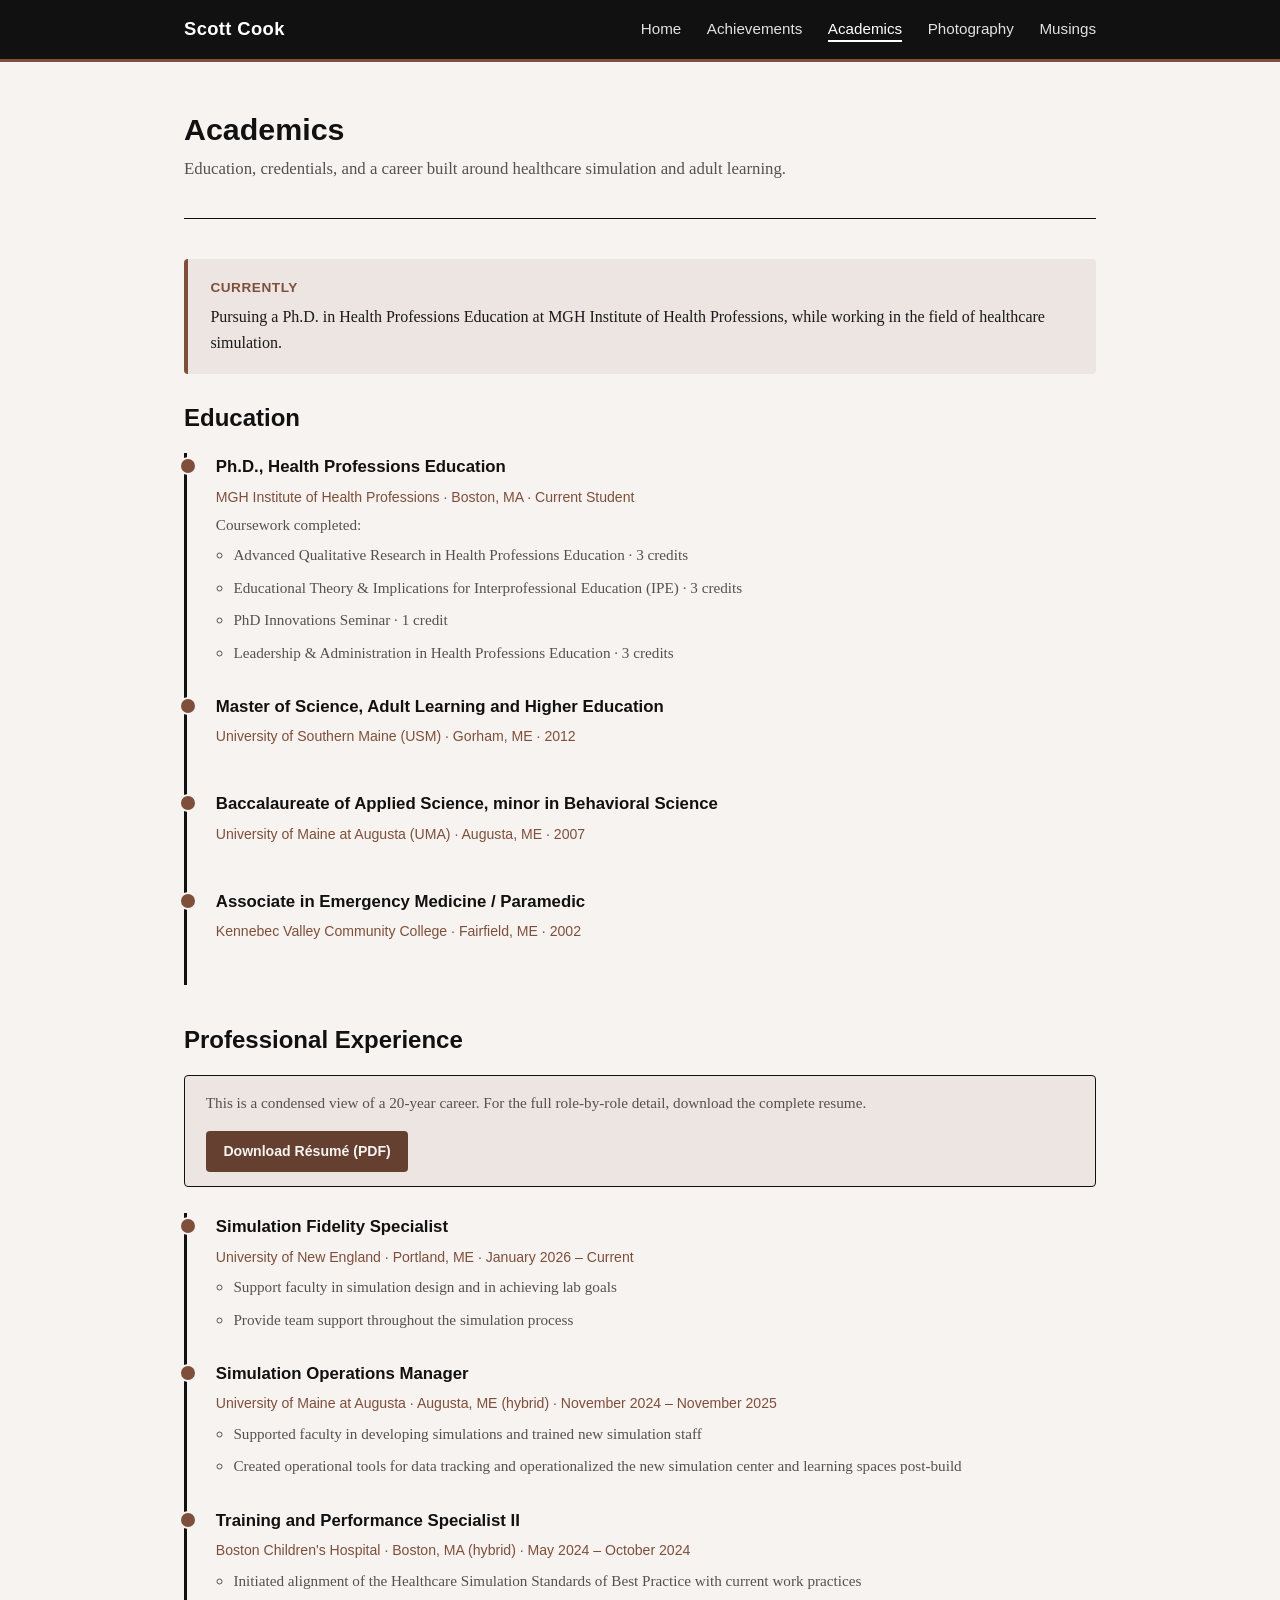
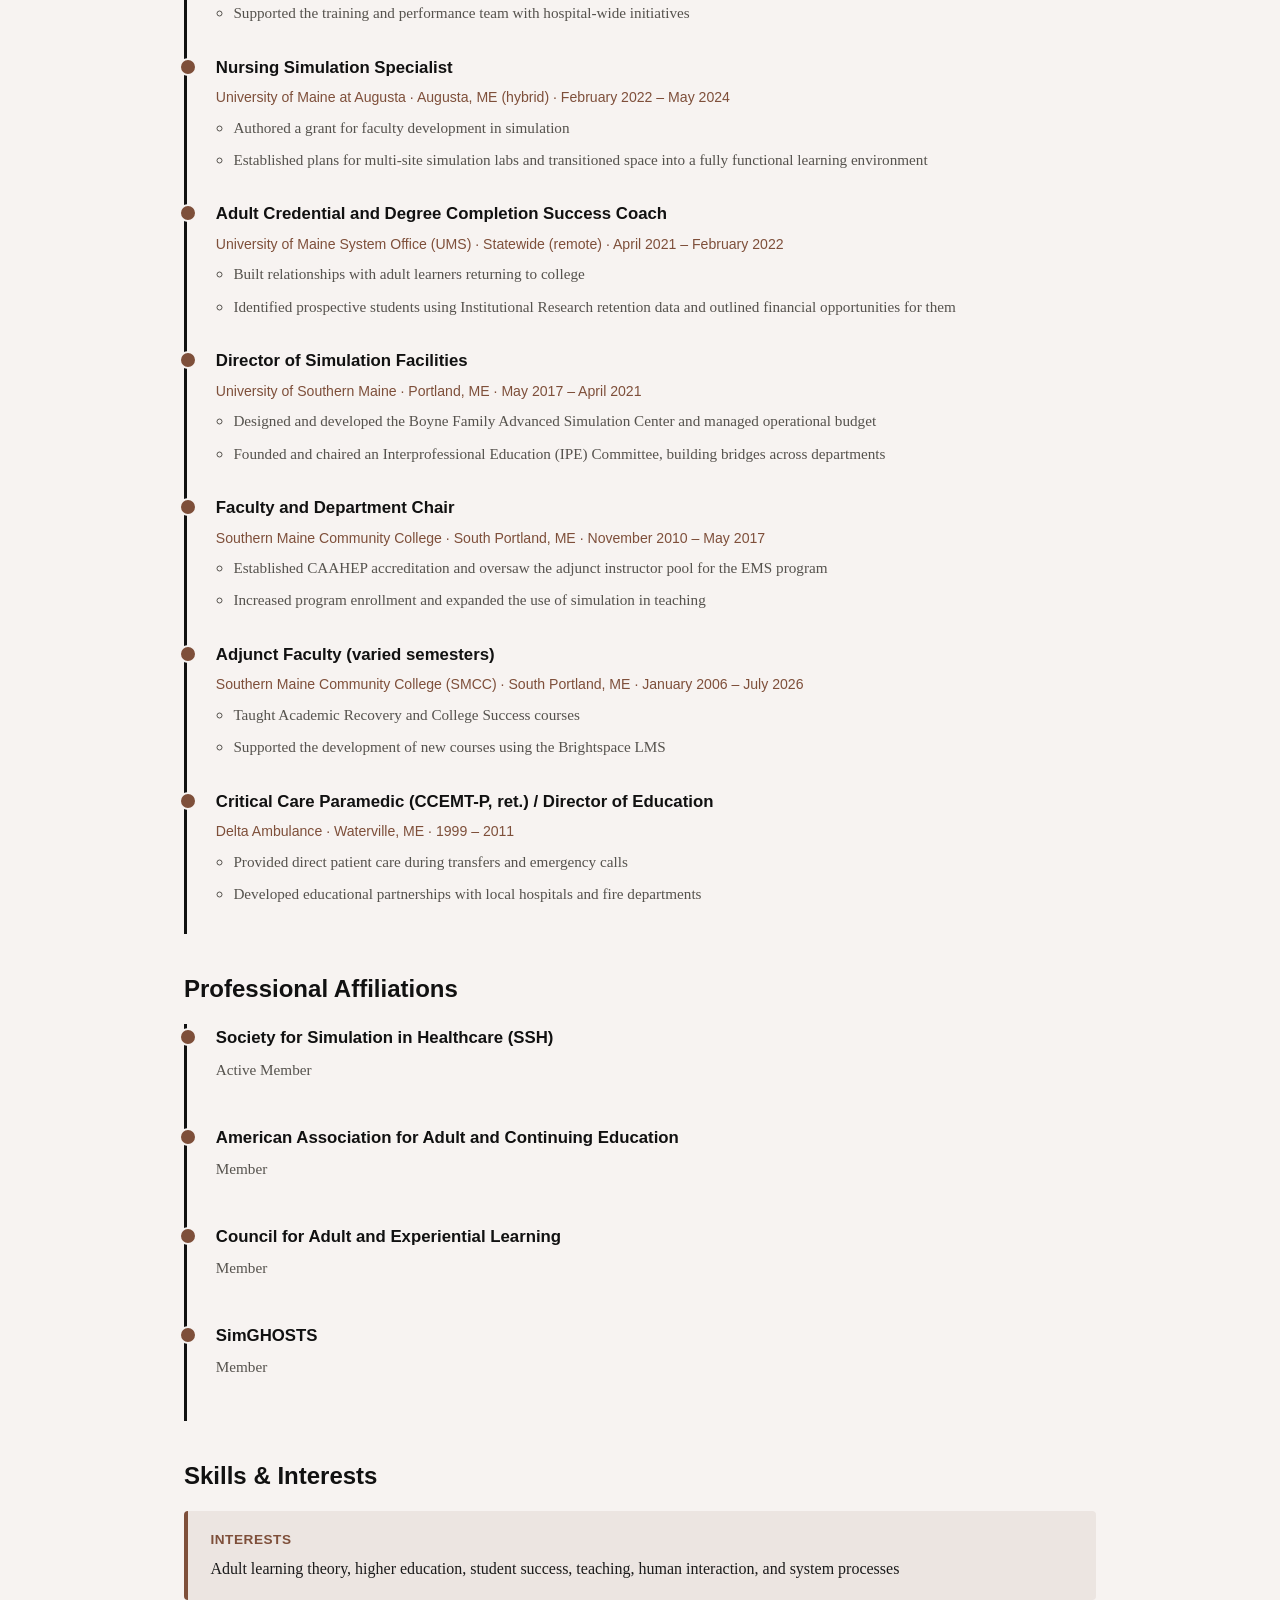
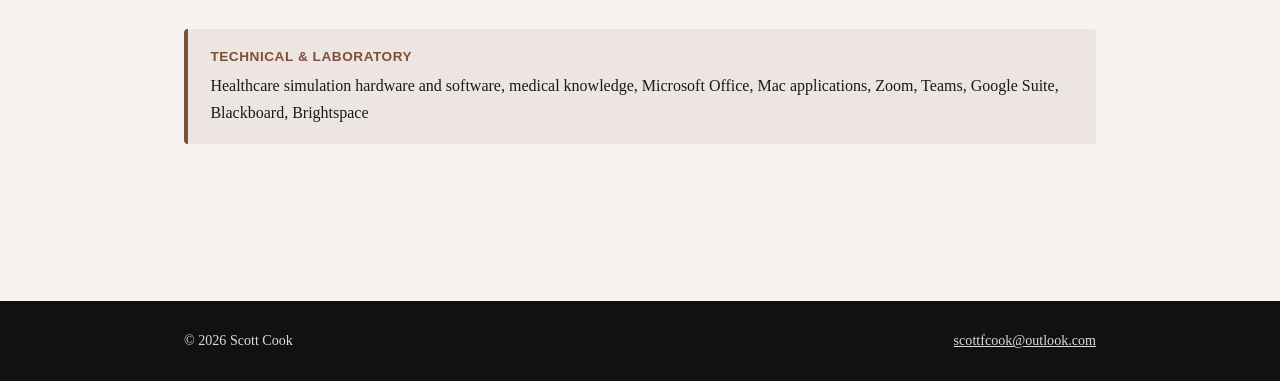
==== academics.html @ a7a65872 "8/18_Add course, archive musing, update resume Add 'Leadership & Administration in Health Profession" ====
<!DOCTYPE html>
<html lang="en">
<head>
<meta charset="UTF-8">
<meta name="viewport" content="width=device-width, initial-scale=1.0">
<title>Academics — Scott Cook</title>
<link rel="icon" href="favicon.ico" sizes="any">
<link rel="icon" type="image/png" sizes="32x32" href="favicon-32.png">
<link rel="icon" type="image/png" sizes="16x16" href="favicon-16.png">
<link rel="apple-touch-icon" href="apple-touch-icon.png">
<link rel="stylesheet" href="styles.css">
</head>
<body>

<nav class="site-nav">
  <div class="container">
    <a href="index.html" class="brand">Scott Cook</a>
    <ul>
      <li><a href="index.html" class="nav-link">Home</a></li>
      <li><a href="achievements.html" class="nav-link">Achievements</a></li>
      <li><a href="academics.html" class="nav-link active">Academics</a></li>
      <li><a href="photography.html" class="nav-link">Photography</a></li>
      <li><a href="musings.html" class="nav-link">Musings</a></li>
    </ul>
  </div>
</nav>

<main>
  <div class="container">

    <div class="page-header">
      <h1>Academics</h1>
      <p class="subtitle">Education, credentials, and a career built around healthcare simulation and adult learning.</p>
    </div>

    <div class="callout">
      <span class="label">Currently</span>
      Pursuing a Ph.D. in Health Professions Education at MGH Institute of Health
      Professions, while working in the field of healthcare simulation.
    </div>

    <h2>Education</h2>
    <ul class="timeline">

      <li class="entry-condensed has-detail">
        <div class="entry-title">Ph.D., Health Professions Education</div>
        <div class="entry-meta">MGH Institute of Health Professions &middot; Boston, MA &middot; Current Student</div>
        <div class="entry-detail">Coursework completed:</div>
        <ul class="detail-list">
          <li>Advanced Qualitative Research in Health Professions Education &middot; 3 credits</li>
          <li>Educational Theory &amp; Implications for Interprofessional Education (IPE) &middot; 3 credits</li>
          <li>PhD Innovations Seminar &middot; 1 credit</li>
          <li>Leadership &amp; Administration in Health Professions Education &middot; 3 credits</li>
        </ul>
      </li>

      <li class="entry-condensed">
        <div class="entry-title">Master of Science, Adult Learning and Higher Education</div>
        <div class="entry-meta">University of Southern Maine (USM) &middot; Gorham, ME &middot; 2012</div>
      </li>

      <li class="entry-condensed">
        <div class="entry-title">Baccalaureate of Applied Science, minor in Behavioral Science</div>
        <div class="entry-meta">University of Maine at Augusta (UMA) &middot; Augusta, ME &middot; 2007</div>
      </li>

      <li class="entry-condensed">
        <div class="entry-title">Associate in Emergency Medicine / Paramedic</div>
        <div class="entry-meta">Kennebec Valley Community College &middot; Fairfield, ME &middot; 2002</div>
      </li>

    </ul>

    <h2 style="margin-top: 2.5rem;">Professional Experience</h2>

    <div class="resume-cta">
      <p>This is a condensed view of a 20&#8209;year career. For the full role-by-role detail, download the complete resume.</p>
      <a href="Scott_Cook_Resume.pdf" class="btn" target="_blank" rel="noopener">Download R&eacute;sum&eacute; (PDF)</a>
    </div>

    <ul class="timeline">

      <li class="entry-condensed has-detail">
        <div class="entry-title">Simulation Fidelity Specialist</div>
        <div class="entry-meta">University of New England &middot; Portland, ME &middot; January 2026 – Current</div>
        <ul class="detail-list">
          <li>Support faculty in simulation design and in achieving lab goals</li>
          <li>Provide team support throughout the simulation process</li>
        </ul>
      </li>

      <li class="entry-condensed has-detail">
        <div class="entry-title">Simulation Operations Manager</div>
        <div class="entry-meta">University of Maine at Augusta &middot; Augusta, ME (hybrid) &middot; November 2024 – November 2025</div>
        <ul class="detail-list">
          <li>Supported faculty in developing simulations and trained new simulation staff</li>
          <li>Created operational tools for data tracking and operationalized the new simulation center and learning spaces post-build</li>
        </ul>
      </li>

      <li class="entry-condensed has-detail">
        <div class="entry-title">Training and Performance Specialist II</div>
        <div class="entry-meta">Boston Children's Hospital &middot; Boston, MA (hybrid) &middot; May 2024 – October 2024</div>
        <ul class="detail-list">
          <li>Initiated alignment of the Healthcare Simulation Standards of Best Practice with current work practices</li>
          <li>Supported the training and performance team with hospital-wide initiatives</li>
        </ul>
      </li>

      <li class="entry-condensed has-detail">
        <div class="entry-title">Nursing Simulation Specialist</div>
        <div class="entry-meta">University of Maine at Augusta &middot; Augusta, ME (hybrid) &middot; February 2022 – May 2024</div>
        <ul class="detail-list">
          <li>Authored a grant for faculty development in simulation</li>
          <li>Established plans for multi-site simulation labs and transitioned space into a fully functional learning environment</li>
        </ul>
      </li>

      <li class="entry-condensed has-detail">
        <div class="entry-title">Adult Credential and Degree Completion Success Coach</div>
        <div class="entry-meta">University of Maine System Office (UMS) &middot; Statewide (remote) &middot; April 2021 – February 2022</div>
        <ul class="detail-list">
          <li>Built relationships with adult learners returning to college</li>
          <li>Identified prospective students using Institutional Research retention data and outlined financial opportunities for them</li>
        </ul>
      </li>

      <li class="entry-condensed has-detail">
        <div class="entry-title">Director of Simulation Facilities</div>
        <div class="entry-meta">University of Southern Maine &middot; Portland, ME &middot; May 2017 – April 2021</div>
        <ul class="detail-list">
          <li>Designed and developed the Boyne Family Advanced Simulation Center and managed operational budget</li>
          <li>Founded and chaired an Interprofessional Education (IPE) Committee, building bridges across departments</li>
        </ul>
      </li>

      <li class="entry-condensed has-detail">
        <div class="entry-title">Faculty and Department Chair</div>
        <div class="entry-meta">Southern Maine Community College &middot; South Portland, ME &middot; November 2010 – May 2017</div>
        <ul class="detail-list">
          <li>Established CAAHEP accreditation and oversaw the adjunct instructor pool for the EMS program</li>
          <li>Increased program enrollment and expanded the use of simulation in teaching</li>
        </ul>
      </li>

      <li class="entry-condensed has-detail">
        <div class="entry-title">Adjunct Faculty (varied semesters)</div>
        <div class="entry-meta">Southern Maine Community College (SMCC) &middot; South Portland, ME &middot; January 2006 – July 2026</div>
        <ul class="detail-list">
          <li>Taught Academic Recovery and College Success courses</li>
          <li>Supported the development of new courses using the Brightspace LMS</li>
        </ul>
      </li>

      <li class="entry-condensed has-detail">
        <div class="entry-title">Critical Care Paramedic (CCEMT-P, ret.) / Director of Education</div>
        <div class="entry-meta">Delta Ambulance &middot; Waterville, ME &middot; 1999 – 2011</div>
        <ul class="detail-list">
          <li>Provided direct patient care during transfers and emergency calls</li>
          <li>Developed educational partnerships with local hospitals and fire departments</li>
        </ul>
      </li>

    </ul>

    <h2 style="margin-top: 2.5rem;">Professional Affiliations</h2>
    <ul class="timeline">
      <li class="entry-condensed">
        <div class="entry-title">Society for Simulation in Healthcare (SSH)</div>
        <div class="entry-detail">Active Member</div>
      </li>
      <li class="entry-condensed">
        <div class="entry-title">American Association for Adult and Continuing Education</div>
        <div class="entry-detail">Member</div>
      </li>
      <li class="entry-condensed">
        <div class="entry-title">Council for Adult and Experiential Learning</div>
        <div class="entry-detail">Member</div>
      </li>
      <li class="entry-condensed">
        <div class="entry-title">SimGHOSTS</div>
        <div class="entry-detail">Member</div>
      </li>
    </ul>

    <h2 style="margin-top: 2.5rem;">Skills &amp; Interests</h2>
    <div class="callout">
      <span class="label">Interests</span>
      Adult learning theory, higher education, student success, teaching, human interaction, and system processes
    </div>
    <div class="callout">
      <span class="label">Technical &amp; Laboratory</span>
      Healthcare simulation hardware and software, medical knowledge, Microsoft Office, Mac applications, Zoom, Teams, Google Suite, Blackboard, Brightspace
    </div>

  </div>
</main>

<footer class="site-footer">
  <div class="container">
    <span>&copy; 2026 Scott Cook</span>
    <span><a href="mailto:scottfcook@outlook.com">scottfcook@outlook.com</a></span>
  </div>
</footer>

</body>
</html>
---- styles.css ----
/* ============================================================
   Scott Cook — Academic Website
   Shared stylesheet — black/white with a light terracotta accent
   ============================================================ */

:root {
  /* Mostly black/white/gray, with one muted accent used sparingly for
     links, timeline markers, and small labels */
  --color-bg:        #f7f3f1;   /* warm off-white, gentle terracotta tint */
  --color-bg-alt:    #ece5e1;   /* warm pale taupe, for cards/sections */
  --color-border:    #111111;  /* black hairline border */
  --color-text:      #1a1a1a;   /* near-black body text */
  --color-text-soft: #55524d;   /* warm gray, secondary text */
  --color-heading:   #111111;  /* black headings */
  --color-accent:    #7e4f3a;  /* light-touch terracotta accent — links, meta, timeline dots */
  --color-accent-2:  #7e4f3a;  /* same accent, used for callout labels/border */
  --color-accent-3:  #654030;  /* darker terracotta, hover states / buttons */
  --color-nav-bg:    #111111;  /* black nav background */
  --color-nav-text:  #ffffff;   /* white text on nav */

  --max-width: 960px;
  --radius: 4px;
}

* {
  box-sizing: border-box;
}

html {
  scroll-behavior: smooth;
}

body {
  margin: 0;
  font-family: "Iowan Old Style", "Palatino Linotype", Georgia, "Times New Roman", serif;
  background-color: var(--color-bg);
  color: var(--color-text);
  line-height: 1.65;
  -webkit-font-smoothing: antialiased;
}

h1, h2, h3, h4 {
  font-family: "Trebuchet MS", "Segoe UI", Helvetica, Arial, sans-serif;
  color: var(--color-heading);
  line-height: 1.25;
  margin-top: 0;
}

a {
  color: var(--color-accent);
  text-decoration: none;
}

a:hover {
  color: var(--color-accent-3);
  text-decoration: underline;
}

p {
  margin: 0 0 1em 0;
}

/* ---------- Layout ---------- */

.container {
  max-width: var(--max-width);
  margin: 0 auto;
  padding: 0 1.5rem;
}

main {
  padding: 3rem 0 6rem 0;
}

/* ---------- Nav ---------- */

.site-nav {
  background-color: var(--color-nav-bg);
  border-bottom: 3px solid var(--color-accent);
}

.site-nav .container {
  display: flex;
  align-items: center;
  justify-content: space-between;
  flex-wrap: wrap;
  padding-top: 0.9rem;
  padding-bottom: 0.9rem;
}

.site-nav .brand {
  color: var(--color-nav-text);
  font-family: "Trebuchet MS", "Segoe UI", Helvetica, Arial, sans-serif;
  font-size: 1.15rem;
  font-weight: bold;
  letter-spacing: 0.02em;
}

.site-nav .brand:hover {
  color: #cfcfcf;
  text-decoration: none;
}

.site-nav ul {
  list-style: none;
  display: flex;
  gap: 1.6rem;
  margin: 0;
  padding: 0;
  flex-wrap: wrap;
}

.site-nav a.nav-link {
  color: var(--color-nav-text);
  font-family: "Trebuchet MS", "Segoe UI", Helvetica, Arial, sans-serif;
  font-size: 0.95rem;
  opacity: 0.88;
  padding-bottom: 3px;
  border-bottom: 2px solid transparent;
}

.site-nav a.nav-link:hover {
  opacity: 1;
  text-decoration: none;
  border-bottom: 2px solid var(--color-nav-text);
}

.site-nav a.nav-link.active {
  opacity: 1;
  border-bottom: 2px solid var(--color-nav-text);
}

/* ---------- Hero (home page) ---------- */

.hero {
  display: flex;
  align-items: center;
  gap: 2.5rem;
  flex-wrap: wrap;
  padding: 1rem 0 3rem 0;
  border-bottom: 1px solid var(--color-border);
  margin-bottom: 2.5rem;
}

.hero img {
  width: 200px;
  height: 200px;
  object-fit: cover;
  border-radius: 50%;
  border: 4px solid var(--color-bg-alt);
  box-shadow: 0 3px 10px rgba(0, 0, 0, 0.18);
  flex-shrink: 0;
}

.hero-text h1 {
  font-size: 2.1rem;
  margin-bottom: 0.3rem;
}

.hero-text .credentials {
  color: var(--color-accent);
  font-weight: bold;
  margin-bottom: 0.9rem;
  font-family: "Trebuchet MS", "Segoe UI", Helvetica, Arial, sans-serif;
  font-size: 1rem;
}

.hero-text p {
  max-width: 55ch;
  color: var(--color-text-soft);
}

/* ---------- Section preview cards on home page ---------- */

.section-grid {
  display: grid;
  grid-template-columns: repeat(auto-fit, minmax(210px, 1fr));
  gap: 1.5rem;
}

.section-card {
  background-color: var(--color-bg-alt);
  border: 1px solid var(--color-border);
  border-radius: var(--radius);
  padding: 1.5rem;
  transition: box-shadow 0.15s ease, transform 0.15s ease;
}

.section-card:hover {
  box-shadow: 0 4px 14px rgba(0, 0, 0, 0.12);
  transform: translateY(-2px);
}

.section-card h3 {
  margin-bottom: 0.5rem;
  font-size: 1.15rem;
}

.section-card h3 a {
  color: var(--color-heading);
}

.section-card h3 a:hover {
  color: var(--color-accent-3);
  text-decoration: none;
}

.section-card p {
  color: var(--color-text-soft);
  font-size: 0.95rem;
  margin-bottom: 0.8rem;
}

.section-card .read-more {
  font-size: 0.88rem;
  font-weight: bold;
  font-family: "Trebuchet MS", "Segoe UI", Helvetica, Arial, sans-serif;
}

/* ---------- Page header (interior pages) ---------- */

.page-header {
  margin-bottom: 2.5rem;
  padding-bottom: 1.2rem;
  border-bottom: 1px solid var(--color-border);
}

.page-header h1 {
  font-size: 1.9rem;
  margin-bottom: 0.4rem;
}

.page-header .subtitle {
  color: var(--color-text-soft);
  font-size: 1.05rem;
}

/* ---------- Timeline (academics / achievements) ---------- */

.timeline {
  list-style: none;
  margin: 0;
  padding: 0;
  border-left: 3px solid var(--color-border);
}

.timeline li {
  position: relative;
  padding: 0 0 1.8rem 1.8rem;
}

.timeline li::before {
  content: "";
  position: absolute;
  left: -8.5px;
  top: 4px;
  width: 14px;
  height: 14px;
  border-radius: 50%;
  background-color: var(--color-accent);
  border: 2px solid var(--color-bg);
}

.timeline .entry-title {
  font-family: "Trebuchet MS", "Segoe UI", Helvetica, Arial, sans-serif;
  font-weight: bold;
  color: var(--color-heading);
  font-size: 1.05rem;
}

.timeline .entry-meta {
  color: var(--color-accent);
  font-size: 0.88rem;
  font-family: "Trebuchet MS", "Segoe UI", Helvetica, Arial, sans-serif;
  margin-bottom: 0.4rem;
}

.timeline .entry-detail {
  color: var(--color-text-soft);
  font-size: 0.95rem;
  margin: 0.2rem 0 0 0;
}

.timeline ul.detail-list {
  margin: 0.4rem 0 0 0;
  padding-left: 1.1rem;
  color: var(--color-text-soft);
  font-size: 0.95rem;
}

.timeline ul.detail-list li {
  padding: 0 0 0.55rem 0;
  line-height: 1.55;
}

.timeline ul.detail-list li:last-child {
  padding-bottom: 0;
}

.timeline ul.detail-list li::before {
  content: none;
}

/* Entries that only show a title + meta line (no detail list) get extra
   breathing room since there's no bullet content to fill the space */
.timeline li.entry-condensed {
  padding-bottom: 2.6rem;
}

.timeline li.entry-condensed .entry-title {
  margin-bottom: 0.3rem;
}

.timeline li.entry-condensed .entry-meta {
  margin-bottom: 0;
}

/* When a condensed entry also has a detail list beneath it, the list
   itself already provides separation, so dial the extra padding back down */
.timeline li.entry-condensed.has-detail {
  padding-bottom: 1.8rem;
}

/* ---------- Résumé download callout ---------- */

.resume-cta {
  display: flex;
  align-items: center;
  justify-content: space-between;
  gap: 1rem;
  flex-wrap: wrap;
  background-color: var(--color-bg-alt);
  border: 1px solid var(--color-border);
  border-radius: var(--radius);
  padding: 0.9rem 1.3rem;
  margin: 0 0 1.6rem 0;
}

.resume-cta p {
  margin: 0;
  color: var(--color-text-soft);
  font-size: 0.95rem;
}

.resume-cta a.btn {
  display: inline-block;
  font-family: "Trebuchet MS", "Segoe UI", Helvetica, Arial, sans-serif;
  font-weight: bold;
  font-size: 0.88rem;
  color: var(--color-bg);
  background-color: var(--color-accent-3);
  padding: 0.55rem 1.1rem;
  border-radius: var(--radius);
  text-decoration: none;
  white-space: nowrap;
}

.resume-cta a.btn:hover {
  opacity: 0.9;
}

/* ---------- Achievements year list ---------- */

.year-list {
  list-style: none;
  margin: 0;
  padding: 0;
}

.year-list li {
  display: flex;
  gap: 1rem;
  padding: 0.85rem 0;
  border-bottom: 1px solid var(--color-border);
  align-items: baseline;
}

.year-list li:last-child {
  border-bottom: none;
}

.year-list .year {
  flex-shrink: 0;
  width: 4.5rem;
  font-family: "Trebuchet MS", "Segoe UI", Helvetica, Arial, sans-serif;
  font-weight: bold;
  color: var(--color-accent);
}

.year-list .desc {
  color: var(--color-text);
}

.year-list .desc .org {
  color: var(--color-text-soft);
  font-style: italic;
}

/* ---------- Callout / highlight box ---------- */

.callout {
  background-color: var(--color-bg-alt);
  border-left: 4px solid var(--color-accent-2);
  border-radius: var(--radius);
  padding: 1.1rem 1.4rem;
  margin-bottom: 1.8rem;
}

.callout .label {
  font-family: "Trebuchet MS", "Segoe UI", Helvetica, Arial, sans-serif;
  font-weight: bold;
  color: var(--color-accent-2);
  font-size: 0.85rem;
  text-transform: uppercase;
  letter-spacing: 0.04em;
  margin-bottom: 0.3rem;
  display: block;
}

/* ---------- Placeholder sections (Photography / Musings) ---------- */

.placeholder-box {
  background-color: var(--color-bg-alt);
  border: 1px dashed var(--color-border);
  border-radius: var(--radius);
  padding: 2.5rem 2rem;
  text-align: center;
  color: var(--color-text-soft);
  margin-bottom: 2rem;
}

.placeholder-box .icon {
  font-size: 2rem;
  margin-bottom: 0.8rem;
  opacity: 0.6;
}

.gallery-grid {
  display: grid;
  grid-template-columns: repeat(auto-fit, minmax(220px, 1fr));
  gap: 1rem;
  margin-top: 1.5rem;
}

.gallery-grid .frame {
  aspect-ratio: 4 / 3;
  background-color: var(--color-bg-alt);
  border: 1px dashed var(--color-border);
  border-radius: var(--radius);
  display: flex;
  align-items: center;
  justify-content: center;
  color: var(--color-text-soft);
  font-size: 0.85rem;
  opacity: 0.75;
}

/* ---------- Photo tiles + lightbox ---------- */

.photo-tile {
  display: block;
  aspect-ratio: 4 / 3;
  border-radius: var(--radius);
  overflow: hidden;
  border: 1px solid var(--color-border);
  background-color: var(--color-bg-alt);
  box-shadow: 0 2px 6px rgba(0, 0, 0, 0.08);
  transition: box-shadow 0.15s ease, transform 0.15s ease;
}

.photo-tile:hover {
  box-shadow: 0 6px 16px rgba(0, 0, 0, 0.18);
  transform: translateY(-2px);
}

.photo-tile img {
  width: 100%;
  height: 100%;
  object-fit: cover;
  display: block;
}

.lightbox {
  display: none;
  position: fixed;
  inset: 0;
  z-index: 100;
  background-color: rgba(0, 0, 0, 0.92);
  align-items: center;
  justify-content: center;
  padding: 2rem;
}

.lightbox.is-open {
  display: flex;
}

.lightbox-img {
  max-width: 90vw;
  max-height: 80vh;
  border-radius: 4px;
  box-shadow: 0 8px 30px rgba(0, 0, 0, 0.5);
}

.lightbox-caption {
  position: absolute;
  bottom: 1.6rem;
  left: 0;
  right: 0;
  text-align: center;
  color: var(--color-nav-text);
  font-family: "Trebuchet MS", "Segoe UI", Helvetica, Arial, sans-serif;
  font-size: 0.95rem;
  opacity: 0.9;
}

.lightbox-close {
  position: absolute;
  top: 1.2rem;
  right: 1.5rem;
  background: none;
  border: none;
  color: var(--color-nav-text);
  font-size: 2.2rem;
  line-height: 1;
  cursor: pointer;
  opacity: 0.8;
}

.lightbox-close:hover {
  opacity: 1;
}

.lightbox-nav {
  position: absolute;
  top: 50%;
  transform: translateY(-50%);
  background: none;
  border: none;
  color: var(--color-nav-text);
  font-size: 3rem;
  line-height: 1;
  cursor: pointer;
  opacity: 0.75;
  padding: 0.5rem 1rem;
}

.lightbox-nav:hover {
  opacity: 1;
}

.lightbox-prev {
  left: 0.5rem;
}

.lightbox-next {
  right: 0.5rem;
}

@media (max-width: 600px) {
  .lightbox-nav {
    font-size: 2.2rem;
    padding: 0.4rem 0.6rem;
  }
}

.musing-entry {
  padding: 1.4rem 0;
  border-bottom: 1px solid var(--color-border);
}

.musing-entry:last-child {
  border-bottom: none;
}

.musing-entry h3 {
  font-size: 1.15rem;
  margin-bottom: 0.3rem;
  color: var(--color-text-soft);
}

.musing-entry .date {
  font-size: 0.85rem;
  color: var(--color-accent);
  font-family: "Trebuchet MS", "Segoe UI", Helvetica, Arial, sans-serif;
  margin-bottom: 0.5rem;
}

.page-disclaimer {
  font-style: italic;
  font-size: 0.82rem;
  color: var(--color-text-soft);
  margin-top: 2.5rem;
  padding-top: 1.2rem;
  border-top: 1px solid var(--color-border);
}

/* ---------- Footer ---------- */

.site-footer {
  background-color: var(--color-nav-bg);
  color: var(--color-nav-text);
  padding: 1.8rem 0;
  margin-top: 2rem;
}

.site-footer .container {
  display: flex;
  justify-content: space-between;
  flex-wrap: wrap;
  gap: 0.5rem;
  font-size: 0.88rem;
  opacity: 0.85;
}

.site-footer a {
  color: var(--color-nav-text);
  text-decoration: underline;
}

/* ---------- Responsive ---------- */

@media (max-width: 600px) {
  .hero {
    flex-direction: column;
    text-align: center;
  }
  .hero-text p {
    max-width: none;
  }
  .site-nav .container {
    flex-direction: column;
    align-items: flex-start;
    gap: 0.6rem;
  }
}

/* --- hero image variant for page-header (used on Musings) --- */
.page-header-with-image {
  display: flex;
  align-items: center;
  gap: 2rem;
  flex-wrap: wrap;
}

.page-header-with-image img {
  width: 170px;
  height: 170px;
  border-radius: 50%;
  object-fit: cover;
  flex-shrink: 0;
  box-shadow: 0 3px 10px rgba(0, 0, 0, 0.18);
}

.page-header-with-image .page-header-text {
  flex: 1;
  min-width: 240px;
}
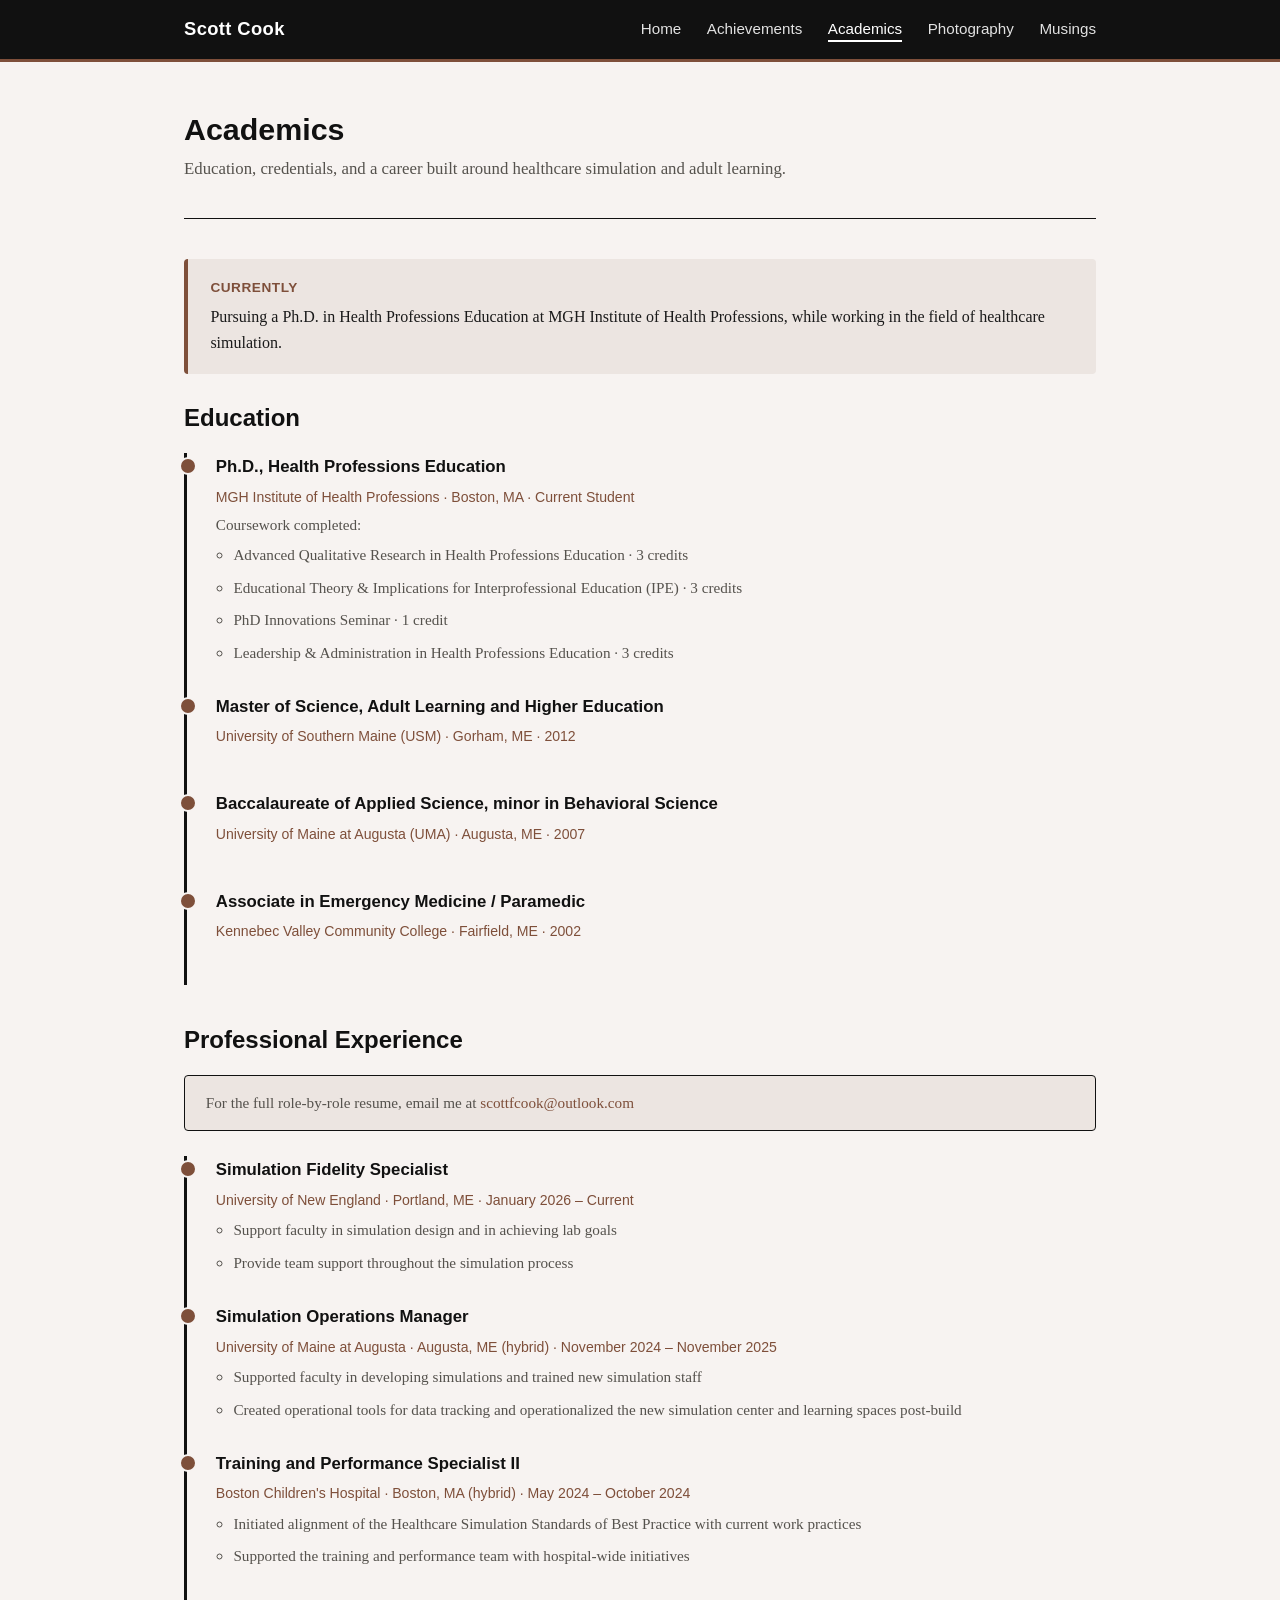
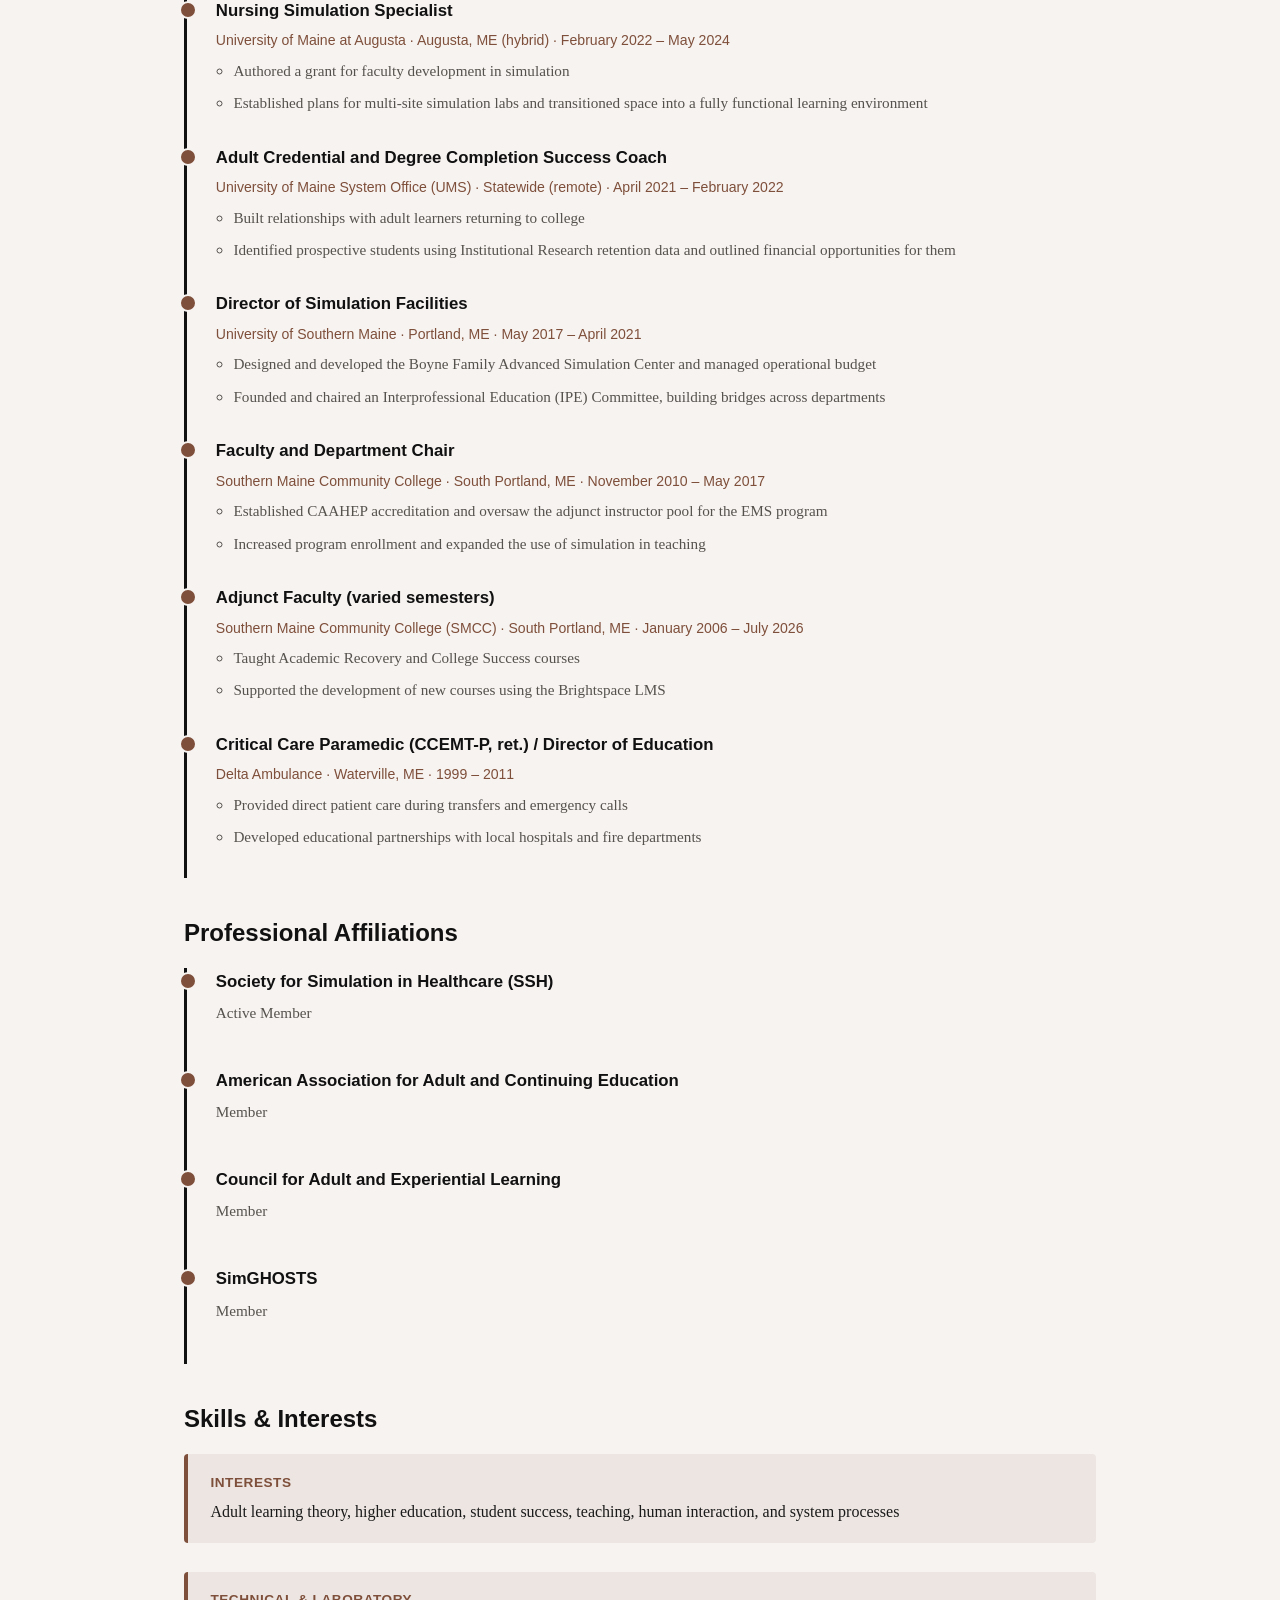
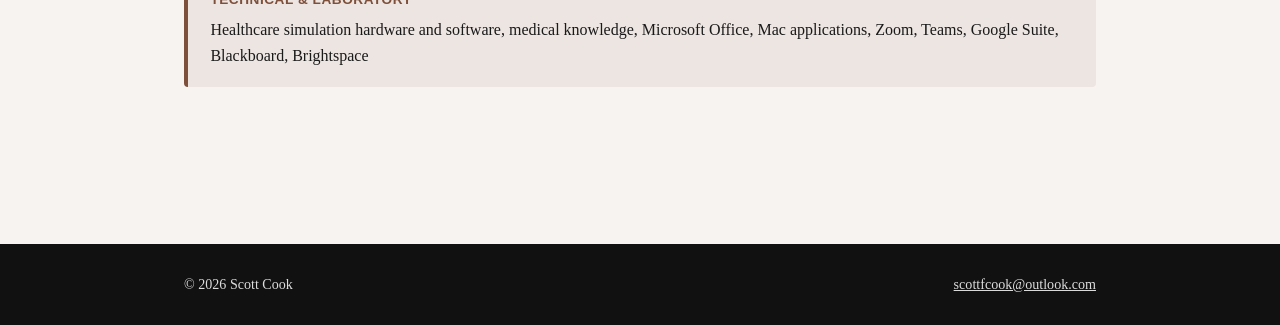
==== commit 3934ed58: "Update academics.html" ====
--- a/academics.html
+++ b/academics.html
@@ -74,8 +74,7 @@
     <h2 style="margin-top: 2.5rem;">Professional Experience</h2>
 
     <div class="resume-cta">
-      <p>This is a condensed view of a 20&#8209;year career. For the full role-by-role detail, download the complete resume.</p>
-      <a href="Scott_Cook_Resume.pdf" class="btn" target="_blank" rel="noopener">Download R&eacute;sum&eacute; (PDF)</a>
+      <p>For the full role-by-role resume, email me at <a href="mailto:scottfcook@outlook.com">scottfcook@outlook.com</a></p>
     </div>
 
     <ul class="timeline">
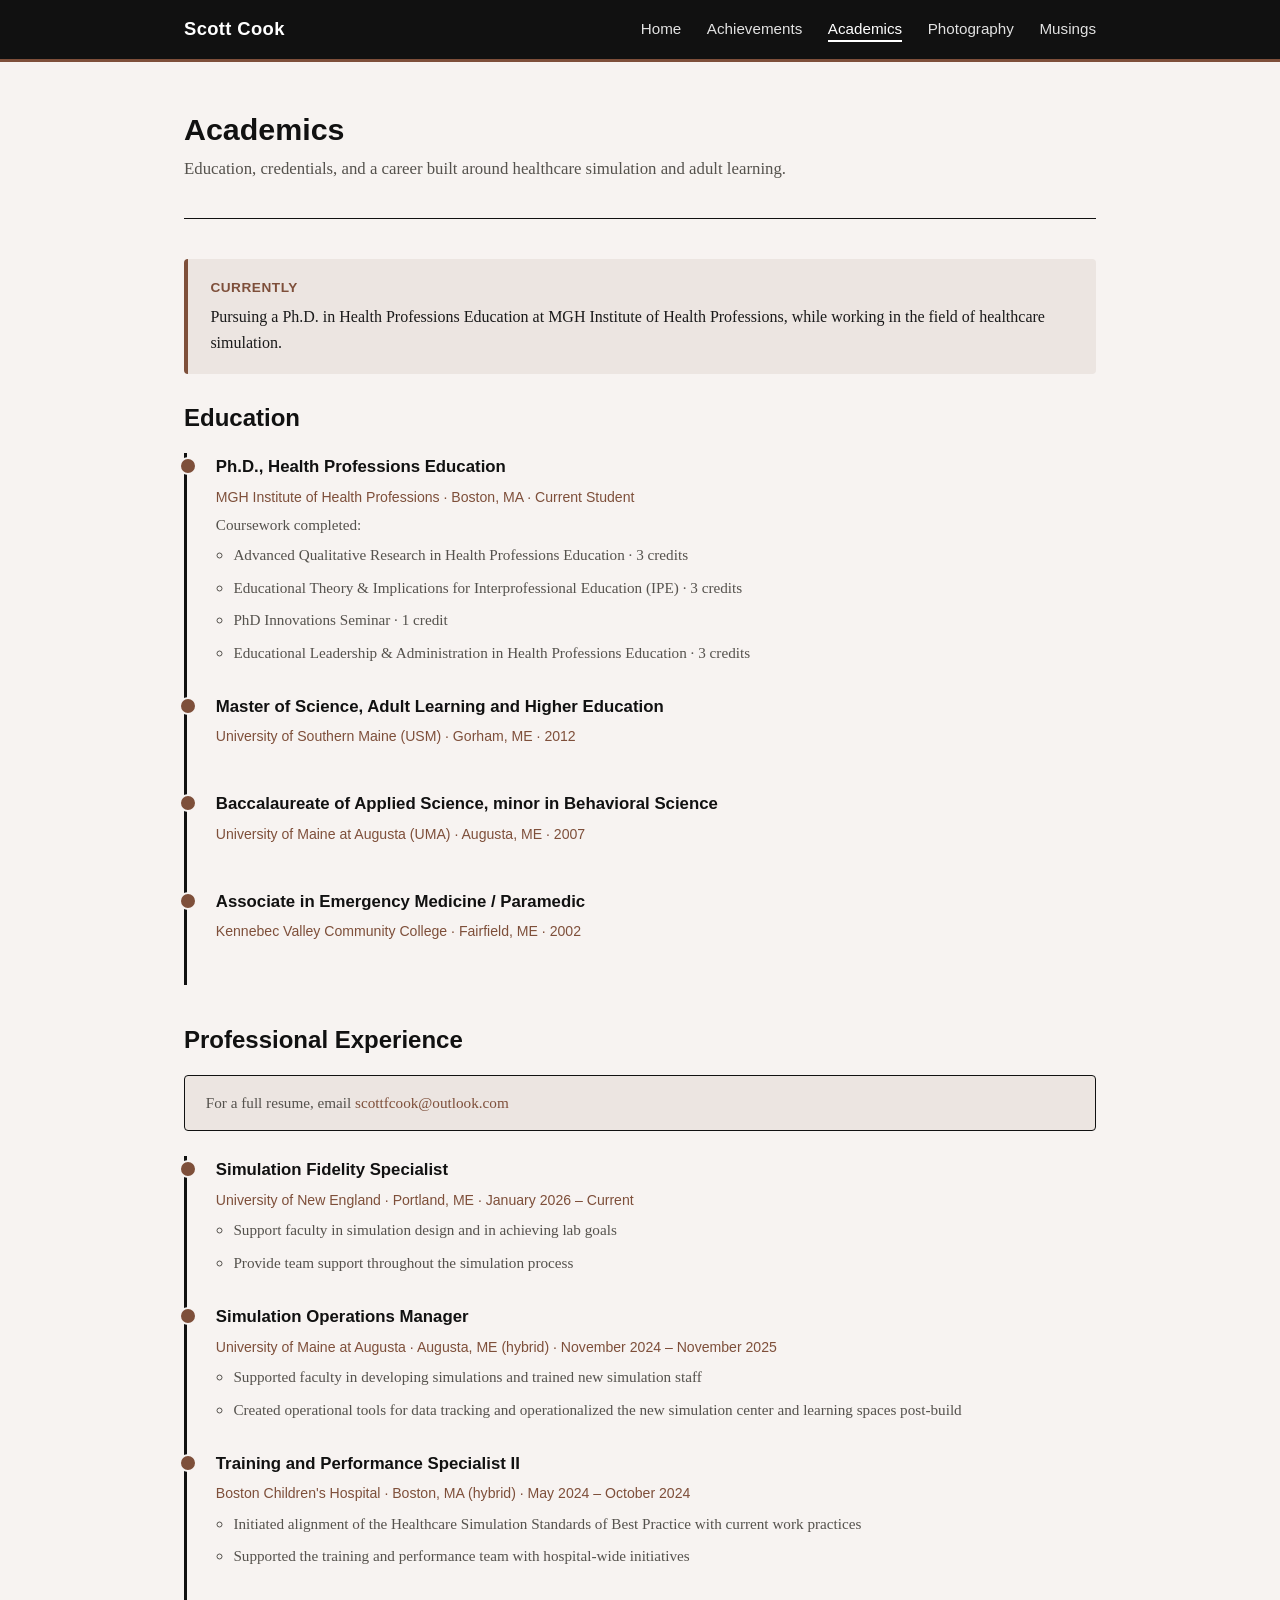
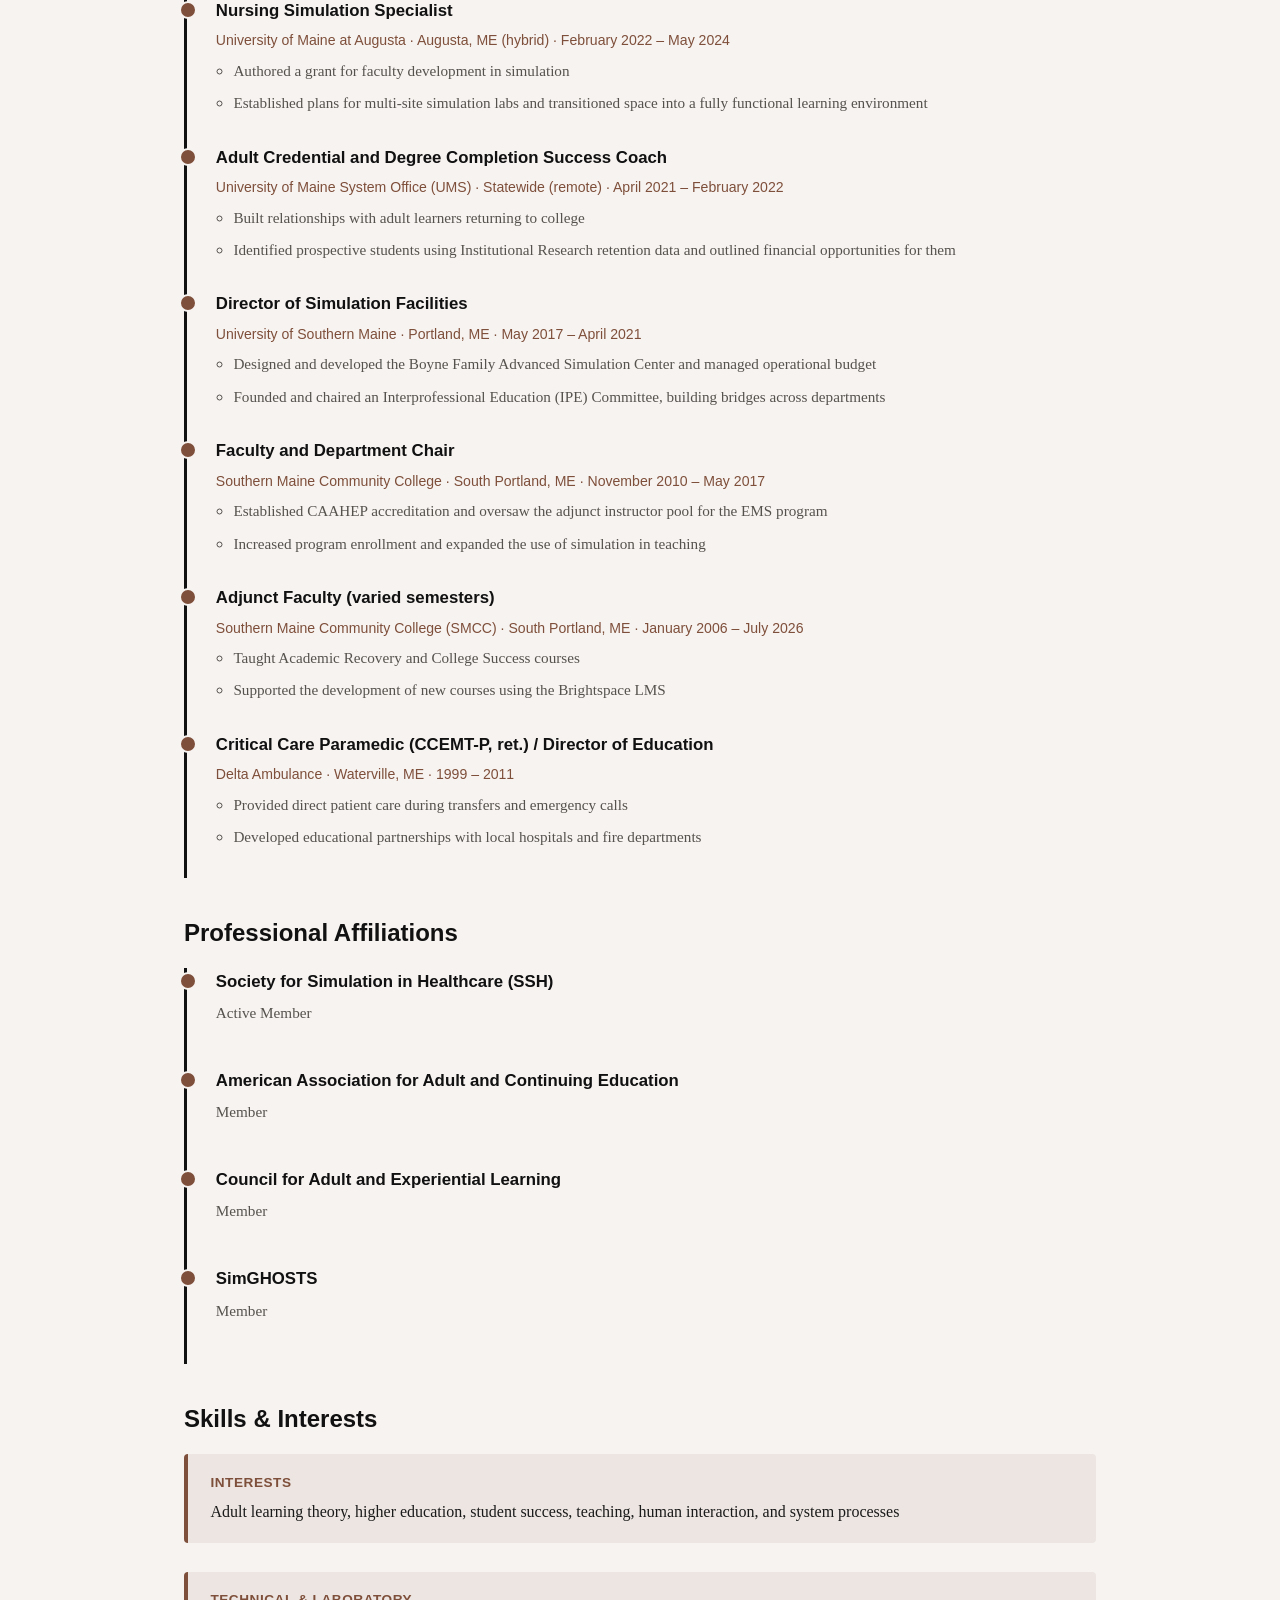
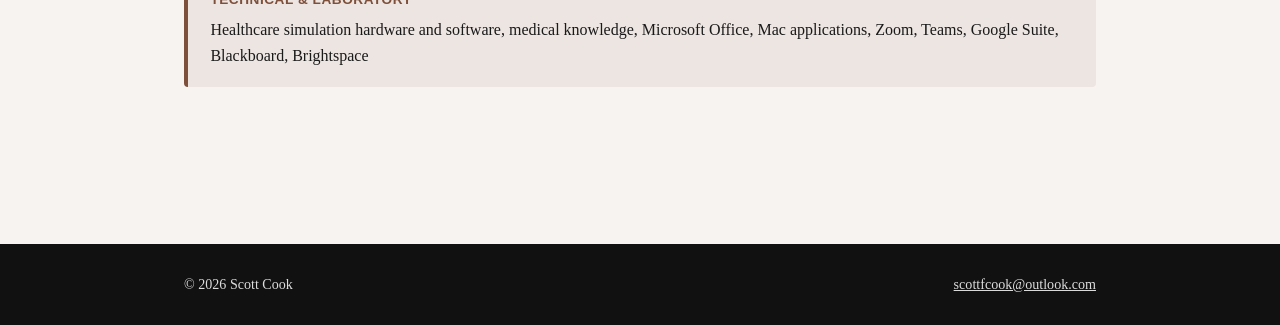
==== commit 3d461307: "Update resume PDF and academics copy Regenerate Scott_Cook_Resume.pdf (updated metadata, stream leng" ====
--- a/academics.html
+++ b/academics.html
@@ -50,7 +50,7 @@
           <li>Advanced Qualitative Research in Health Professions Education &middot; 3 credits</li>
           <li>Educational Theory &amp; Implications for Interprofessional Education (IPE) &middot; 3 credits</li>
           <li>PhD Innovations Seminar &middot; 1 credit</li>
-          <li>Leadership &amp; Administration in Health Professions Education &middot; 3 credits</li>
+          <li>Educational Leadership &amp; Administration in Health Professions Education &middot; 3 credits</li>
         </ul>
       </li>
 
@@ -74,7 +74,7 @@
     <h2 style="margin-top: 2.5rem;">Professional Experience</h2>
 
     <div class="resume-cta">
-      <p>For the full role-by-role resume, email me at <a href="mailto:scottfcook@outlook.com">scottfcook@outlook.com</a></p>
+      <p>For a full resume, email <a href="mailto:scottfcook@outlook.com">scottfcook@outlook.com</a></p>
     </div>
 
     <ul class="timeline">
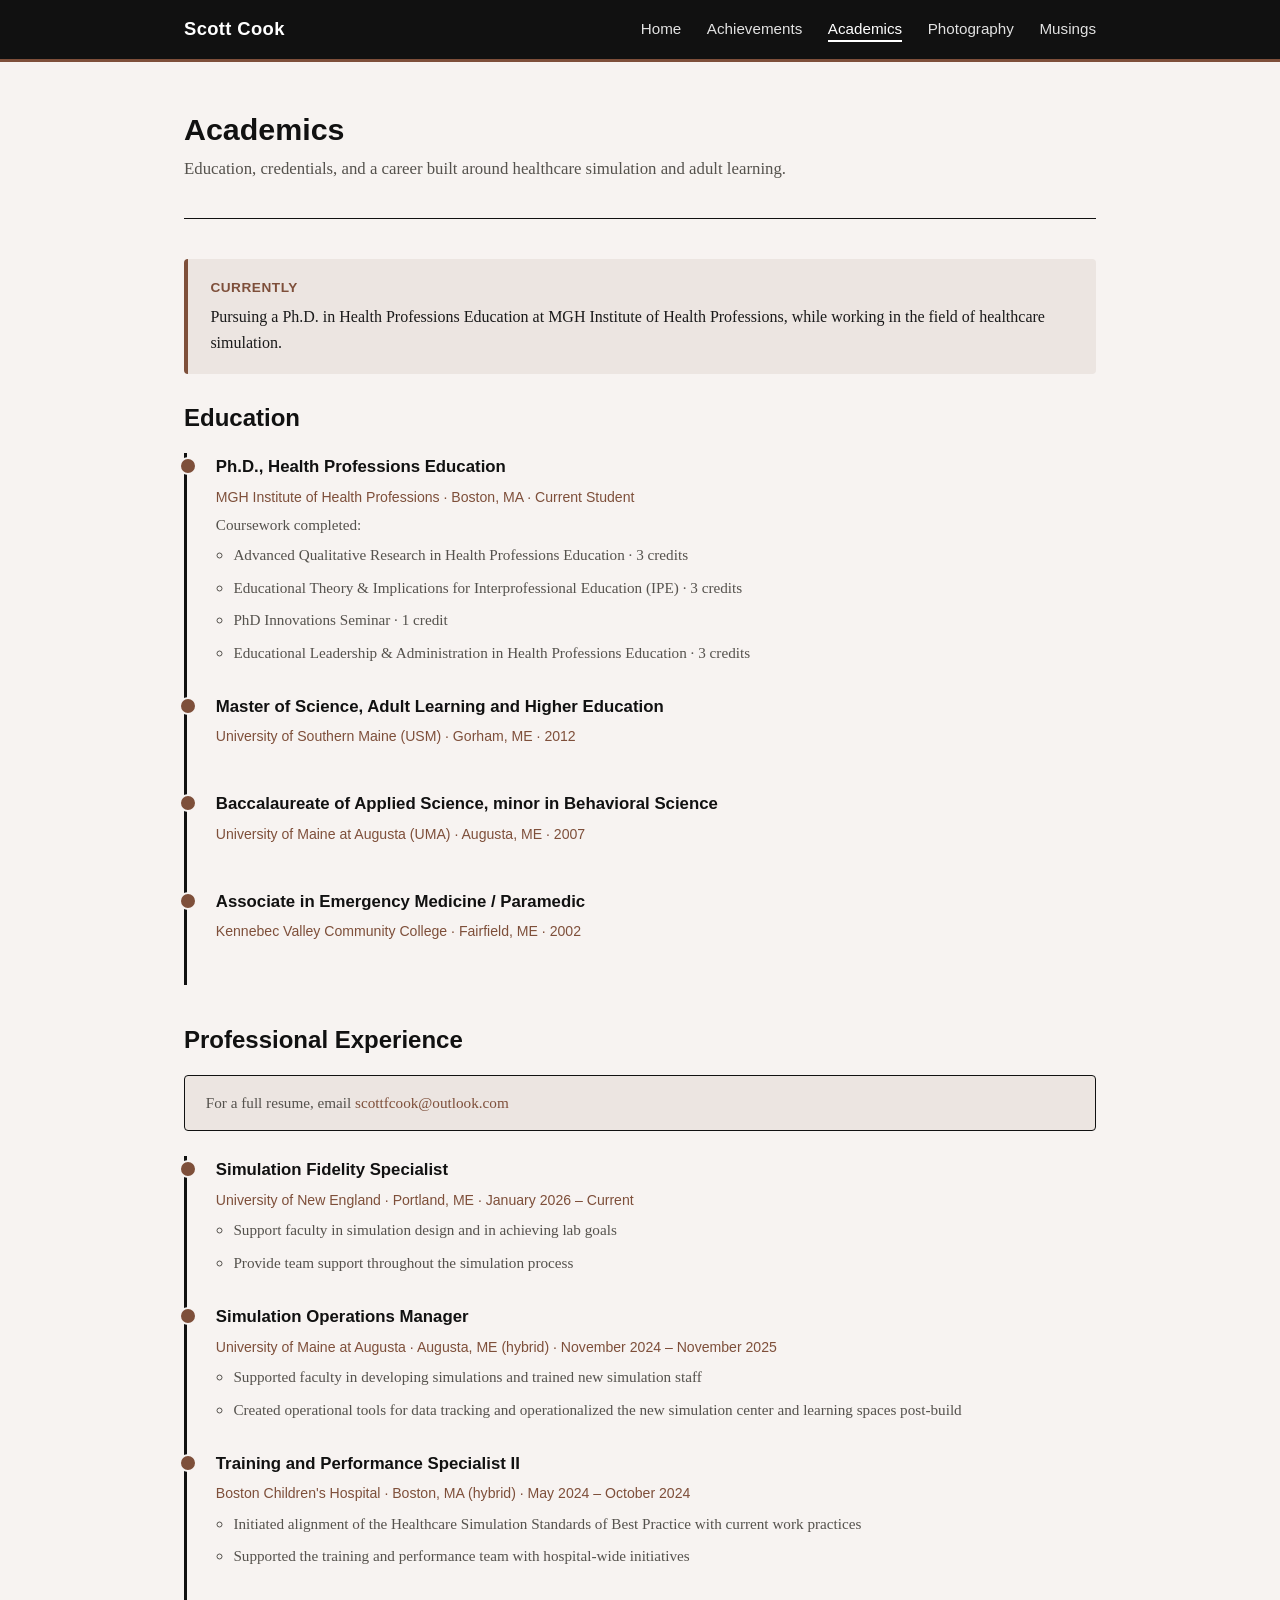
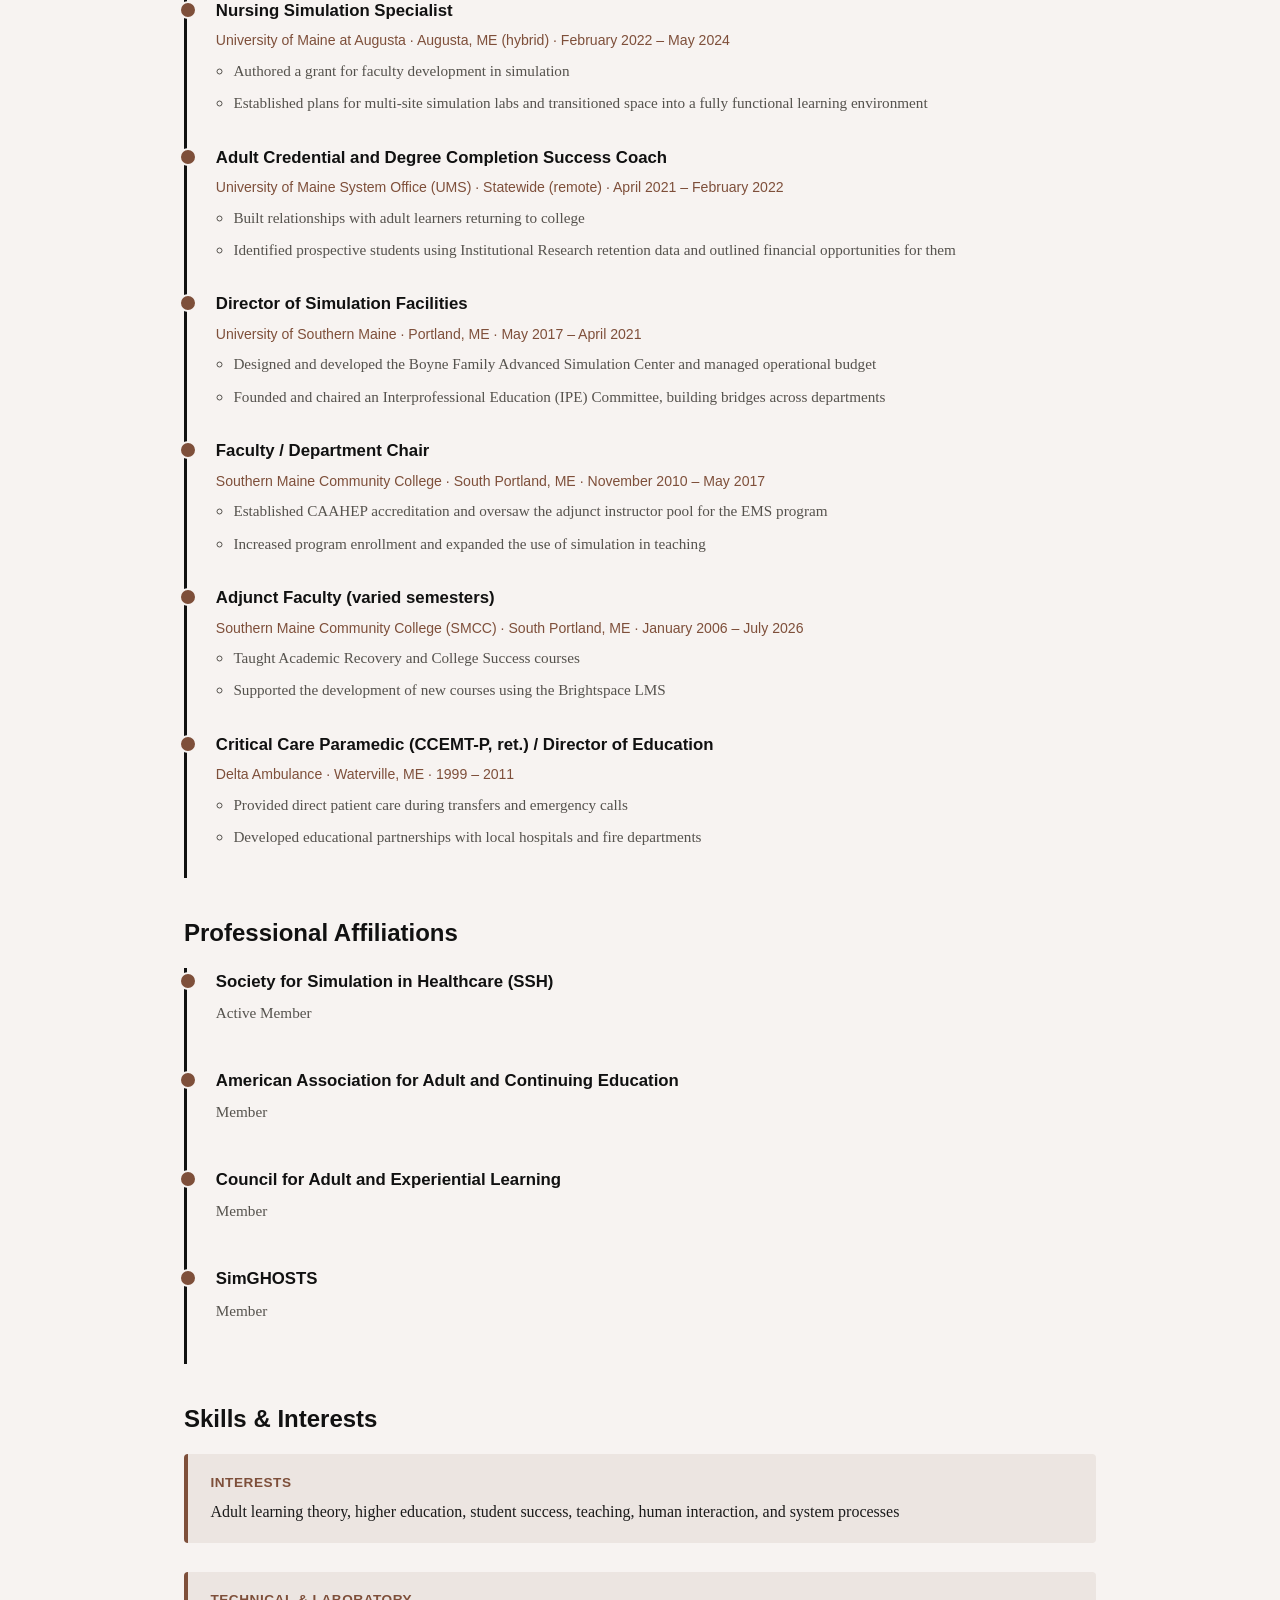
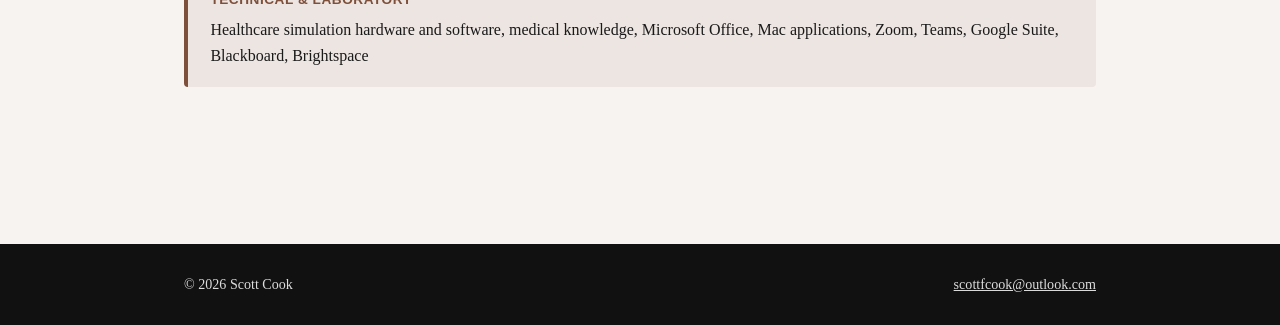
==== commit a862e849: "Refresh resume metadata and title Updated the resume PDF metadata timestamps and document ID, and ad" ====
--- a/academics.html
+++ b/academics.html
@@ -134,7 +134,7 @@
       </li>
 
       <li class="entry-condensed has-detail">
-        <div class="entry-title">Faculty and Department Chair</div>
+        <div class="entry-title">Faculty / Department Chair</div>
         <div class="entry-meta">Southern Maine Community College &middot; South Portland, ME &middot; November 2010 – May 2017</div>
         <ul class="detail-list">
           <li>Established CAAHEP accreditation and oversaw the adjunct instructor pool for the EMS program</li>
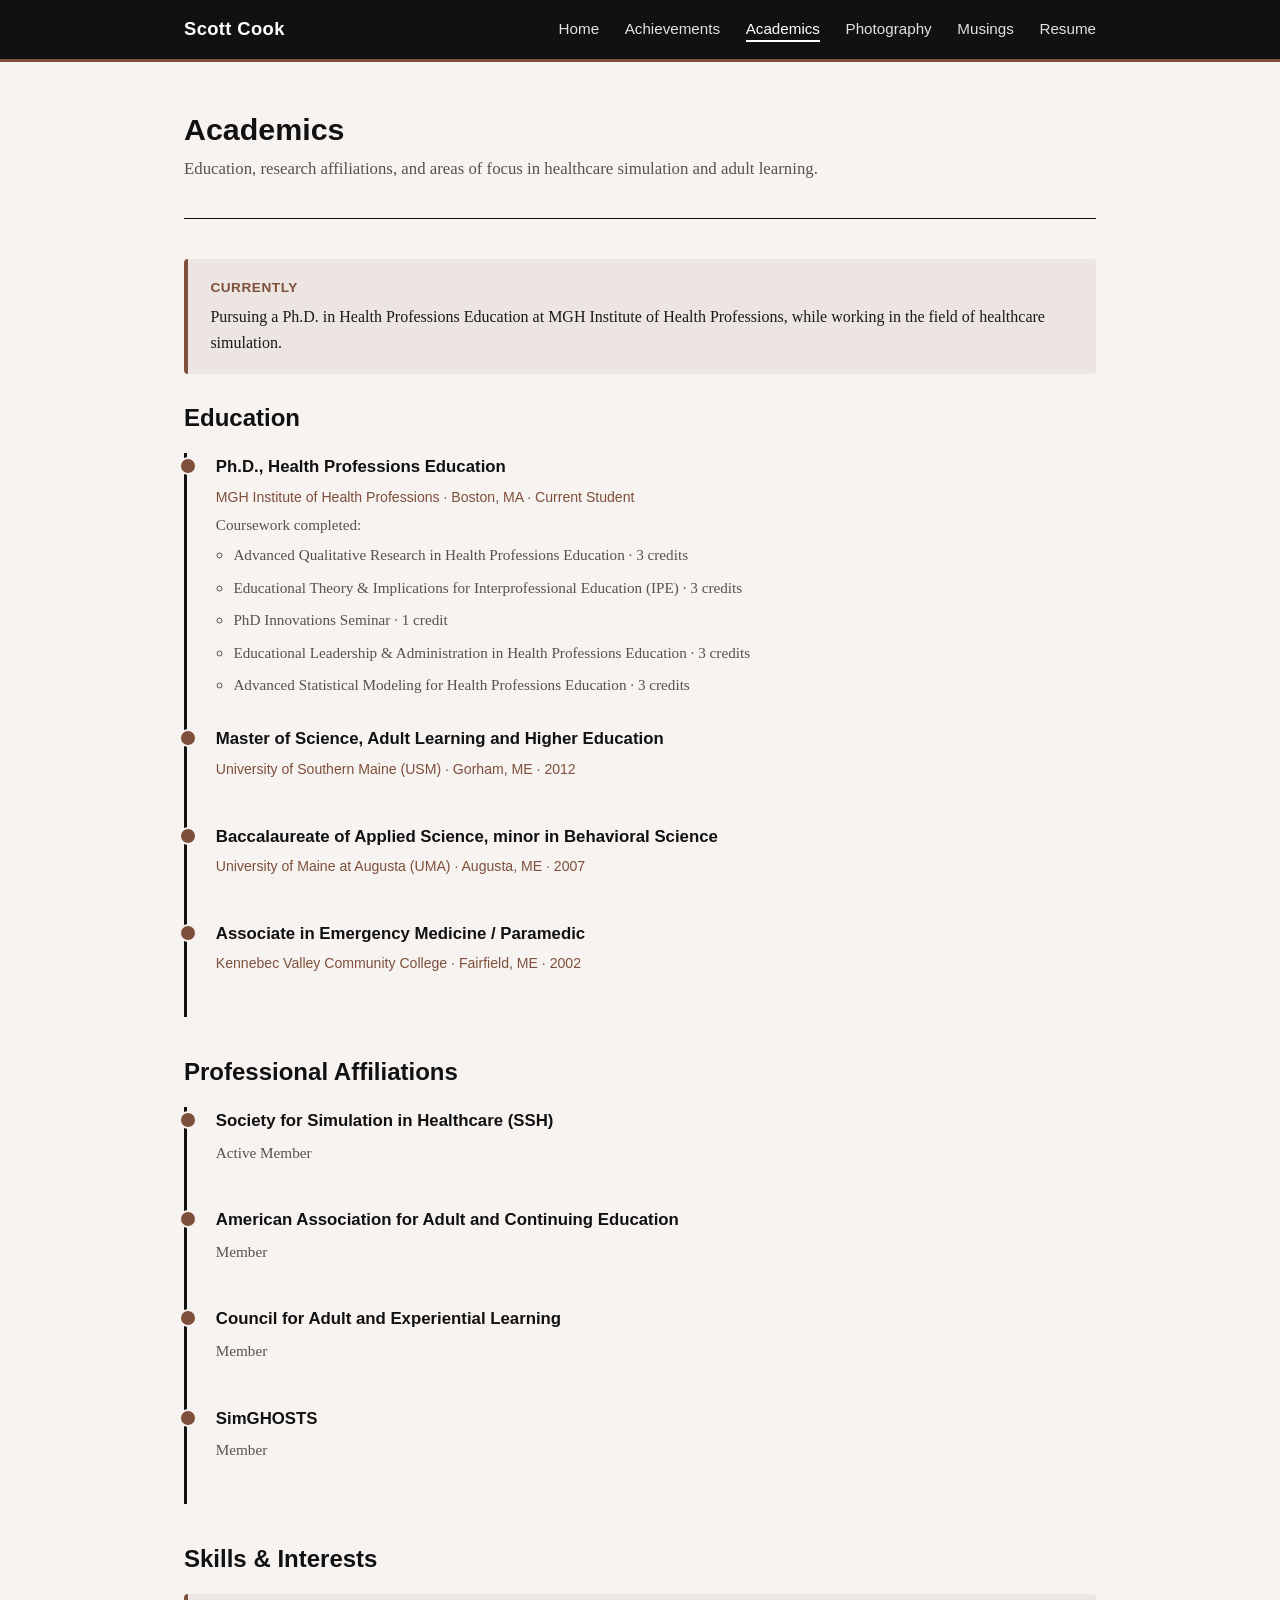
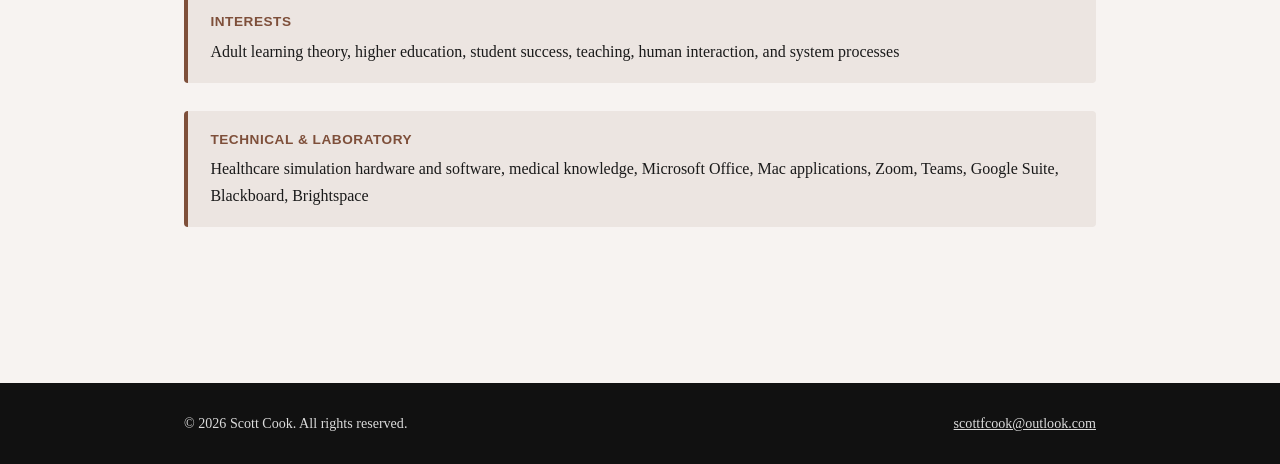
==== commit eed56800: "Add resume page and site nav updates This commit adds a dedicated Resume page and links to it across" ====
--- a/academics.html
+++ b/academics.html
@@ -21,6 +21,7 @@
       <li><a href="academics.html" class="nav-link active">Academics</a></li>
       <li><a href="photography.html" class="nav-link">Photography</a></li>
       <li><a href="musings.html" class="nav-link">Musings</a></li>
+      <li><a href="resume.html" class="nav-link">Resume</a></li>
     </ul>
   </div>
 </nav>
@@ -30,7 +31,7 @@
 
     <div class="page-header">
       <h1>Academics</h1>
-      <p class="subtitle">Education, credentials, and a career built around healthcare simulation and adult learning.</p>
+      <p class="subtitle">Education, research affiliations, and areas of focus in healthcare simulation and adult learning.</p>
     </div>
 
     <div class="callout">
@@ -51,6 +52,7 @@
           <li>Educational Theory &amp; Implications for Interprofessional Education (IPE) &middot; 3 credits</li>
           <li>PhD Innovations Seminar &middot; 1 credit</li>
           <li>Educational Leadership &amp; Administration in Health Professions Education &middot; 3 credits</li>
+          <li>Advanced Statistical Modeling for Health Professions Education &middot; 3 credits</li>
         </ul>
       </li>
 
@@ -67,97 +69,6 @@
       <li class="entry-condensed">
         <div class="entry-title">Associate in Emergency Medicine / Paramedic</div>
         <div class="entry-meta">Kennebec Valley Community College &middot; Fairfield, ME &middot; 2002</div>
-      </li>
-
-    </ul>
-
-    <h2 style="margin-top: 2.5rem;">Professional Experience</h2>
-
-    <div class="resume-cta">
-      <p>For a full resume, email <a href="mailto:scottfcook@outlook.com">scottfcook@outlook.com</a></p>
-    </div>
-
-    <ul class="timeline">
-
-      <li class="entry-condensed has-detail">
-        <div class="entry-title">Simulation Fidelity Specialist</div>
-        <div class="entry-meta">University of New England &middot; Portland, ME &middot; January 2026 – Current</div>
-        <ul class="detail-list">
-          <li>Support faculty in simulation design and in achieving lab goals</li>
-          <li>Provide team support throughout the simulation process</li>
-        </ul>
-      </li>
-
-      <li class="entry-condensed has-detail">
-        <div class="entry-title">Simulation Operations Manager</div>
-        <div class="entry-meta">University of Maine at Augusta &middot; Augusta, ME (hybrid) &middot; November 2024 – November 2025</div>
-        <ul class="detail-list">
-          <li>Supported faculty in developing simulations and trained new simulation staff</li>
-          <li>Created operational tools for data tracking and operationalized the new simulation center and learning spaces post-build</li>
-        </ul>
-      </li>
-
-      <li class="entry-condensed has-detail">
-        <div class="entry-title">Training and Performance Specialist II</div>
-        <div class="entry-meta">Boston Children's Hospital &middot; Boston, MA (hybrid) &middot; May 2024 – October 2024</div>
-        <ul class="detail-list">
-          <li>Initiated alignment of the Healthcare Simulation Standards of Best Practice with current work practices</li>
-          <li>Supported the training and performance team with hospital-wide initiatives</li>
-        </ul>
-      </li>
-
-      <li class="entry-condensed has-detail">
-        <div class="entry-title">Nursing Simulation Specialist</div>
-        <div class="entry-meta">University of Maine at Augusta &middot; Augusta, ME (hybrid) &middot; February 2022 – May 2024</div>
-        <ul class="detail-list">
-          <li>Authored a grant for faculty development in simulation</li>
-          <li>Established plans for multi-site simulation labs and transitioned space into a fully functional learning environment</li>
-        </ul>
-      </li>
-
-      <li class="entry-condensed has-detail">
-        <div class="entry-title">Adult Credential and Degree Completion Success Coach</div>
-        <div class="entry-meta">University of Maine System Office (UMS) &middot; Statewide (remote) &middot; April 2021 – February 2022</div>
-        <ul class="detail-list">
-          <li>Built relationships with adult learners returning to college</li>
-          <li>Identified prospective students using Institutional Research retention data and outlined financial opportunities for them</li>
-        </ul>
-      </li>
-
-      <li class="entry-condensed has-detail">
-        <div class="entry-title">Director of Simulation Facilities</div>
-        <div class="entry-meta">University of Southern Maine &middot; Portland, ME &middot; May 2017 – April 2021</div>
-        <ul class="detail-list">
-          <li>Designed and developed the Boyne Family Advanced Simulation Center and managed operational budget</li>
-          <li>Founded and chaired an Interprofessional Education (IPE) Committee, building bridges across departments</li>
-        </ul>
-      </li>
-
-      <li class="entry-condensed has-detail">
-        <div class="entry-title">Faculty / Department Chair</div>
-        <div class="entry-meta">Southern Maine Community College &middot; South Portland, ME &middot; November 2010 – May 2017</div>
-        <ul class="detail-list">
-          <li>Established CAAHEP accreditation and oversaw the adjunct instructor pool for the EMS program</li>
-          <li>Increased program enrollment and expanded the use of simulation in teaching</li>
-        </ul>
-      </li>
-
-      <li class="entry-condensed has-detail">
-        <div class="entry-title">Adjunct Faculty (varied semesters)</div>
-        <div class="entry-meta">Southern Maine Community College (SMCC) &middot; South Portland, ME &middot; January 2006 – July 2026</div>
-        <ul class="detail-list">
-          <li>Taught Academic Recovery and College Success courses</li>
-          <li>Supported the development of new courses using the Brightspace LMS</li>
-        </ul>
-      </li>
-
-      <li class="entry-condensed has-detail">
-        <div class="entry-title">Critical Care Paramedic (CCEMT-P, ret.) / Director of Education</div>
-        <div class="entry-meta">Delta Ambulance &middot; Waterville, ME &middot; 1999 – 2011</div>
-        <ul class="detail-list">
-          <li>Provided direct patient care during transfers and emergency calls</li>
-          <li>Developed educational partnerships with local hospitals and fire departments</li>
-        </ul>
       </li>
 
     </ul>
@@ -197,7 +108,7 @@
 
 <footer class="site-footer">
   <div class="container">
-    <span>&copy; 2026 Scott Cook</span>
+    <span>&copy; 2026 Scott Cook. All rights reserved.</span>
     <span><a href="mailto:scottfcook@outlook.com">scottfcook@outlook.com</a></span>
   </div>
 </footer>
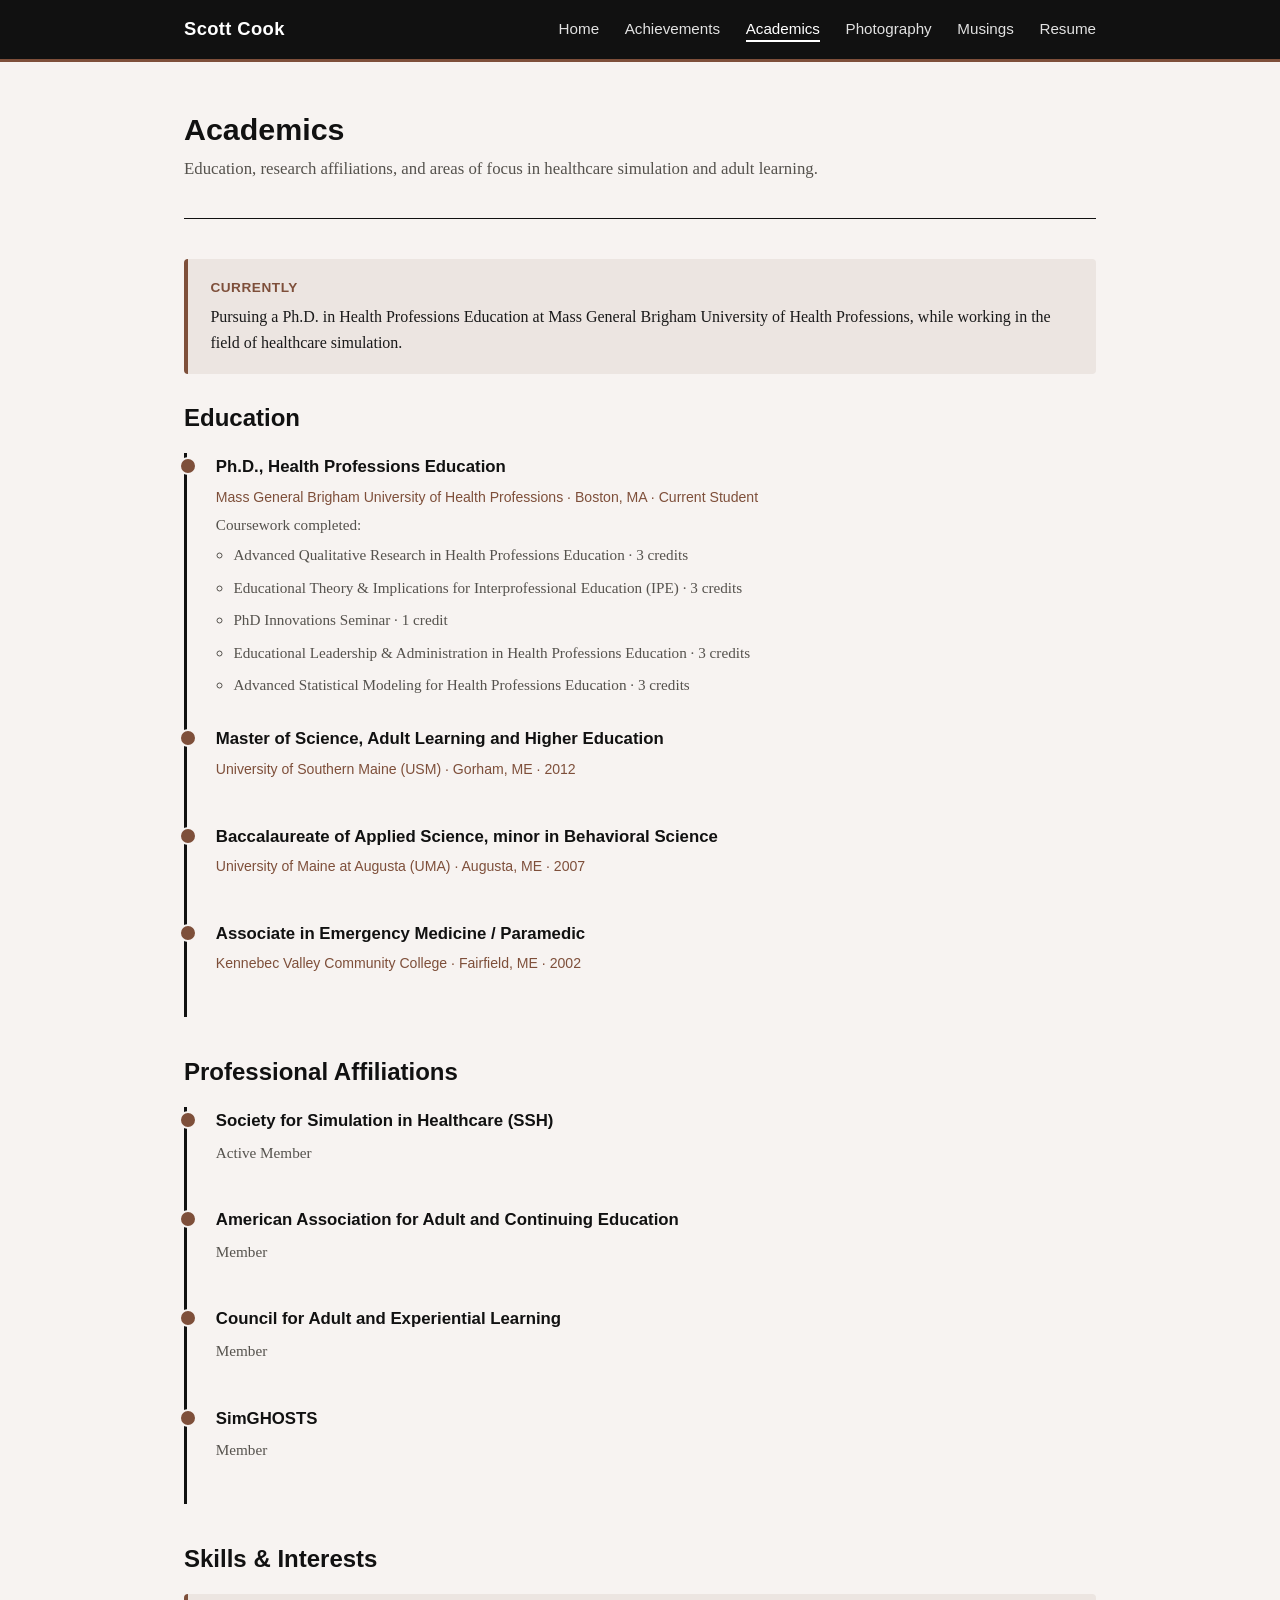
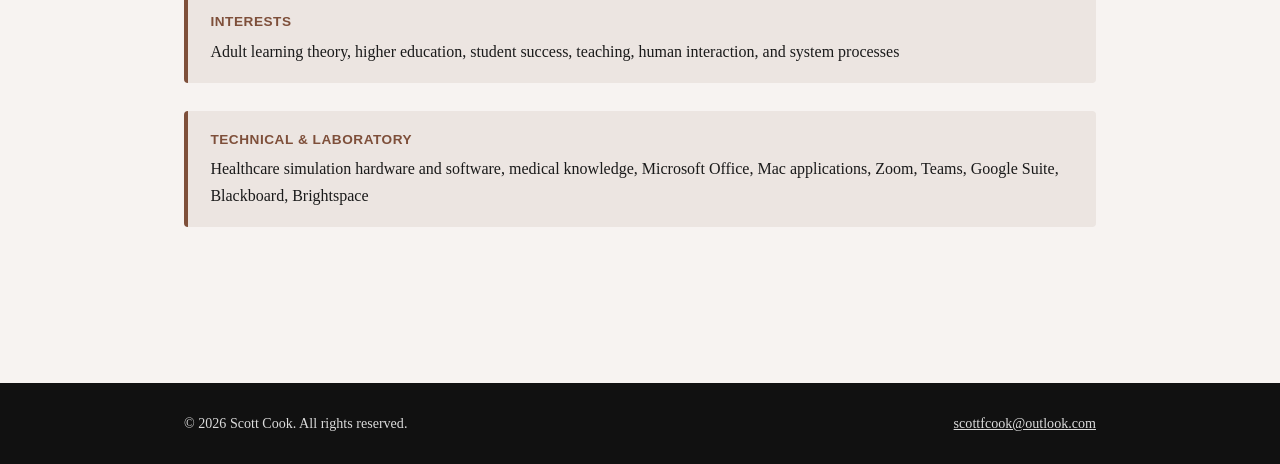
==== commit d9c78bff: "Update academic institution naming Correct the institutional name used in the academics page to Mass" ====
--- a/academics.html
+++ b/academics.html
@@ -36,8 +36,8 @@
 
     <div class="callout">
       <span class="label">Currently</span>
-      Pursuing a Ph.D. in Health Professions Education at MGH Institute of Health
-      Professions, while working in the field of healthcare simulation.
+      Pursuing a Ph.D. in Health Professions Education at Mass General Brigham University
+      of Health Professions, while working in the field of healthcare simulation.
     </div>
 
     <h2>Education</h2>
@@ -45,7 +45,7 @@
 
       <li class="entry-condensed has-detail">
         <div class="entry-title">Ph.D., Health Professions Education</div>
-        <div class="entry-meta">MGH Institute of Health Professions &middot; Boston, MA &middot; Current Student</div>
+        <div class="entry-meta">Mass General Brigham University of Health Professions &middot; Boston, MA &middot; Current Student</div>
         <div class="entry-detail">Coursework completed:</div>
         <ul class="detail-list">
           <li>Advanced Qualitative Research in Health Professions Education &middot; 3 credits</li>
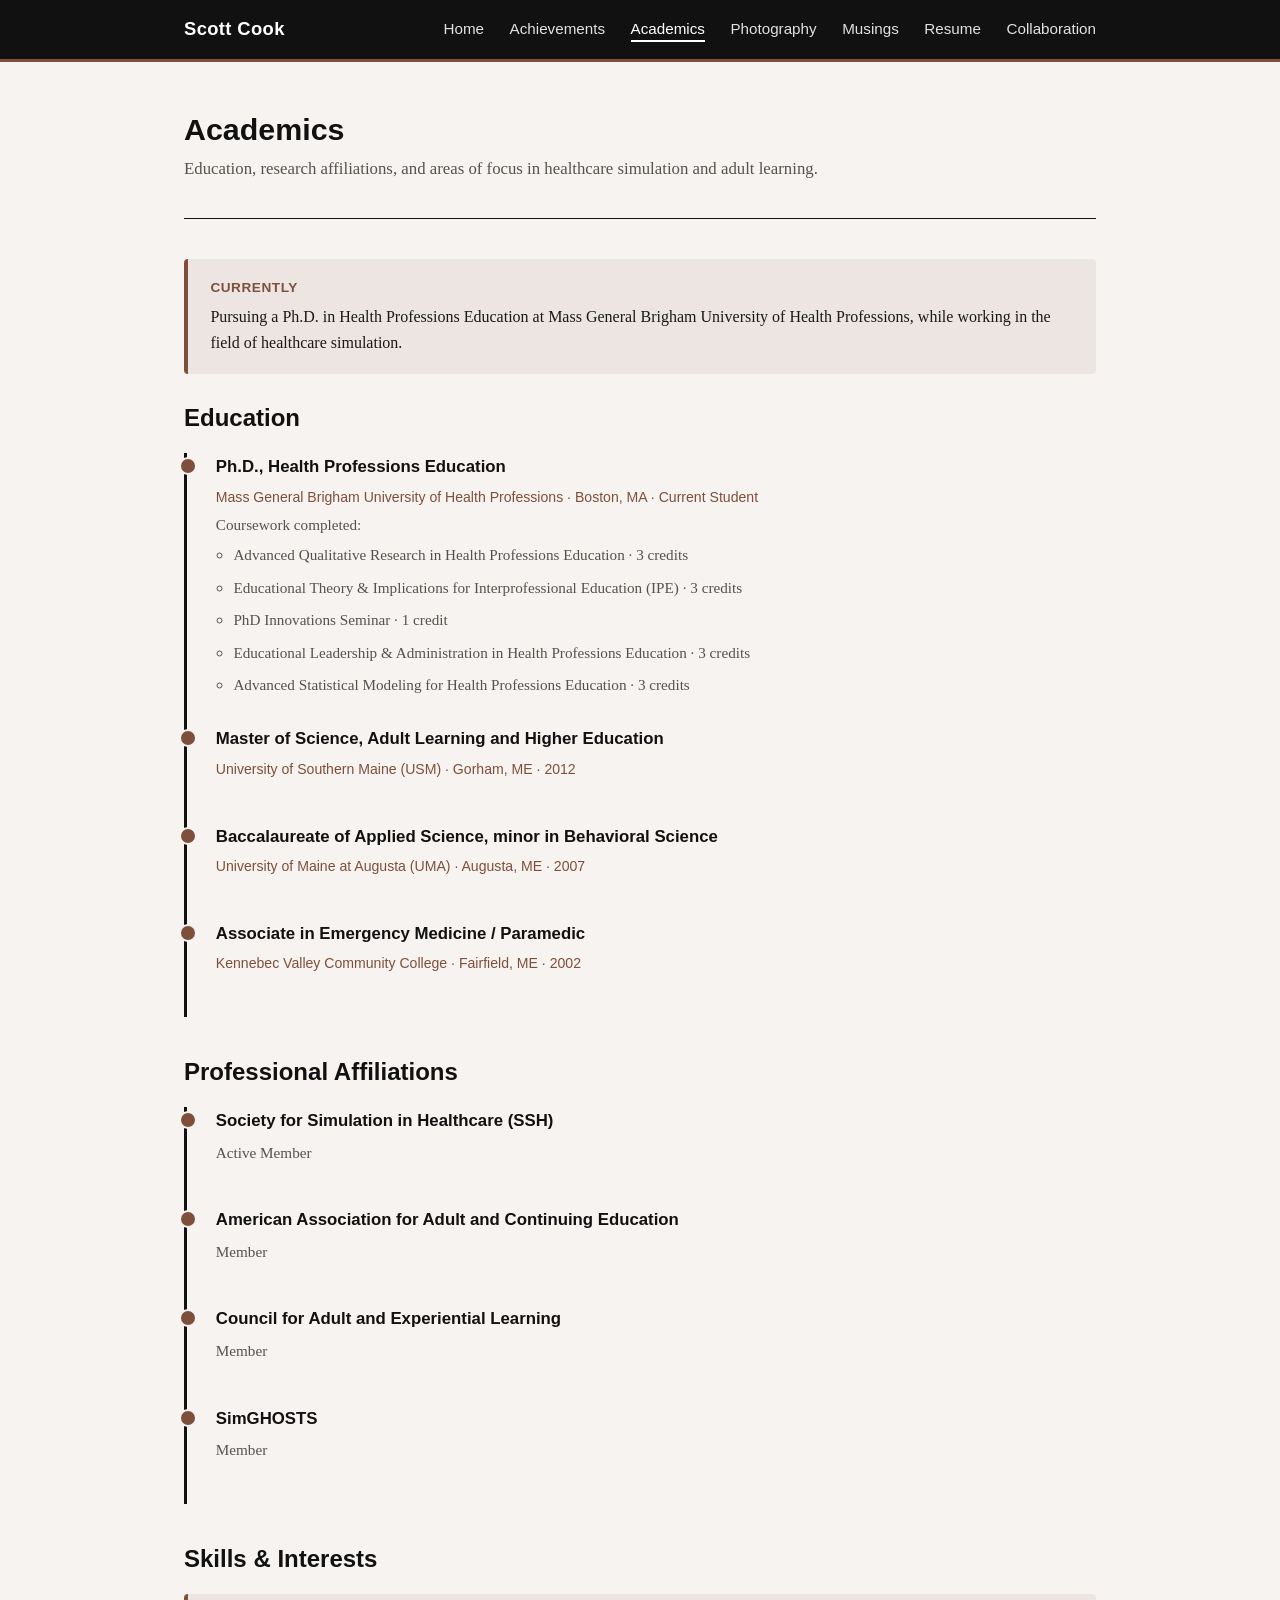
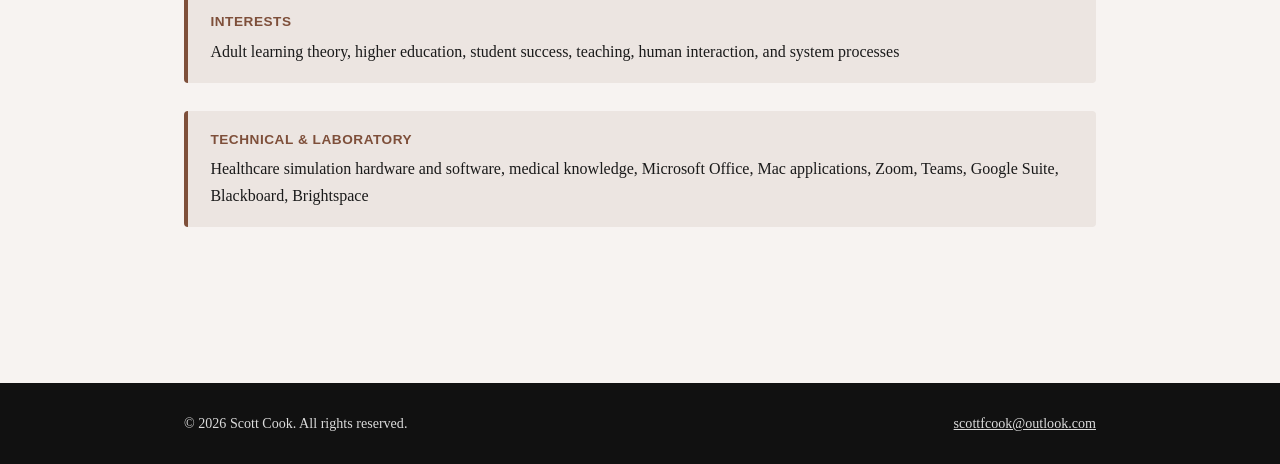
==== commit 786de48e: "Add Collaboration page and site nav links Introduce a new Collaboration page (collaboration.html) wi" ====
--- a/academics.html
+++ b/academics.html
@@ -22,6 +22,7 @@
       <li><a href="photography.html" class="nav-link">Photography</a></li>
       <li><a href="musings.html" class="nav-link">Musings</a></li>
       <li><a href="resume.html" class="nav-link">Resume</a></li>
+      <li><a href="collaboration.html" class="nav-link">Collaboration</a></li>
     </ul>
   </div>
 </nav>
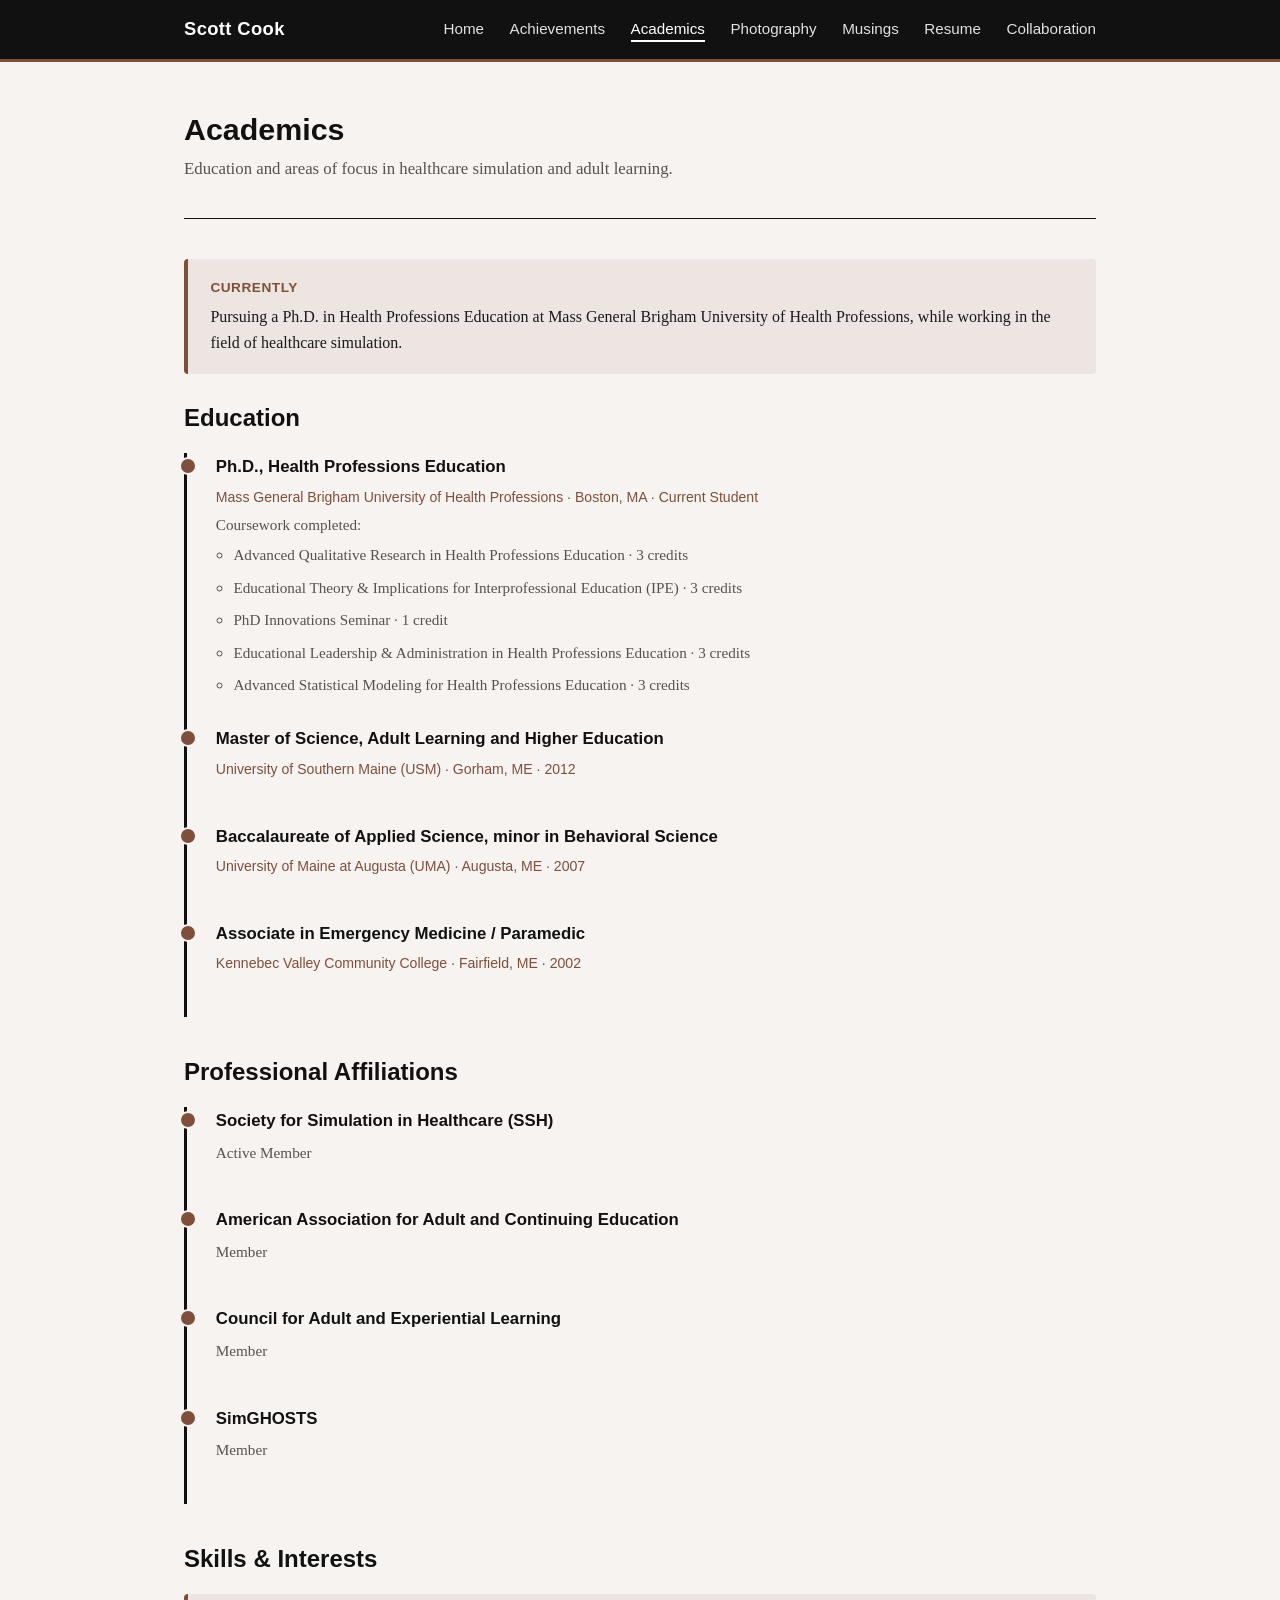
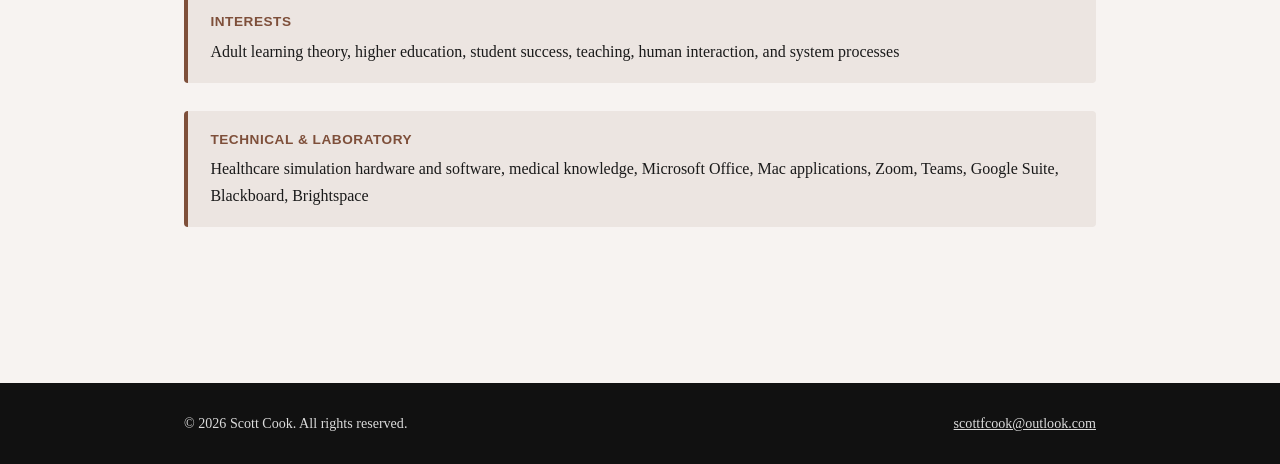
==== commit 557f80c6: "Update academics.html" ====
--- a/academics.html
+++ b/academics.html
@@ -32,7 +32,7 @@
 
     <div class="page-header">
       <h1>Academics</h1>
-      <p class="subtitle">Education, research affiliations, and areas of focus in healthcare simulation and adult learning.</p>
+      <p class="subtitle">Education and areas of focus in healthcare simulation and adult learning.</p>
     </div>
 
     <div class="callout">
